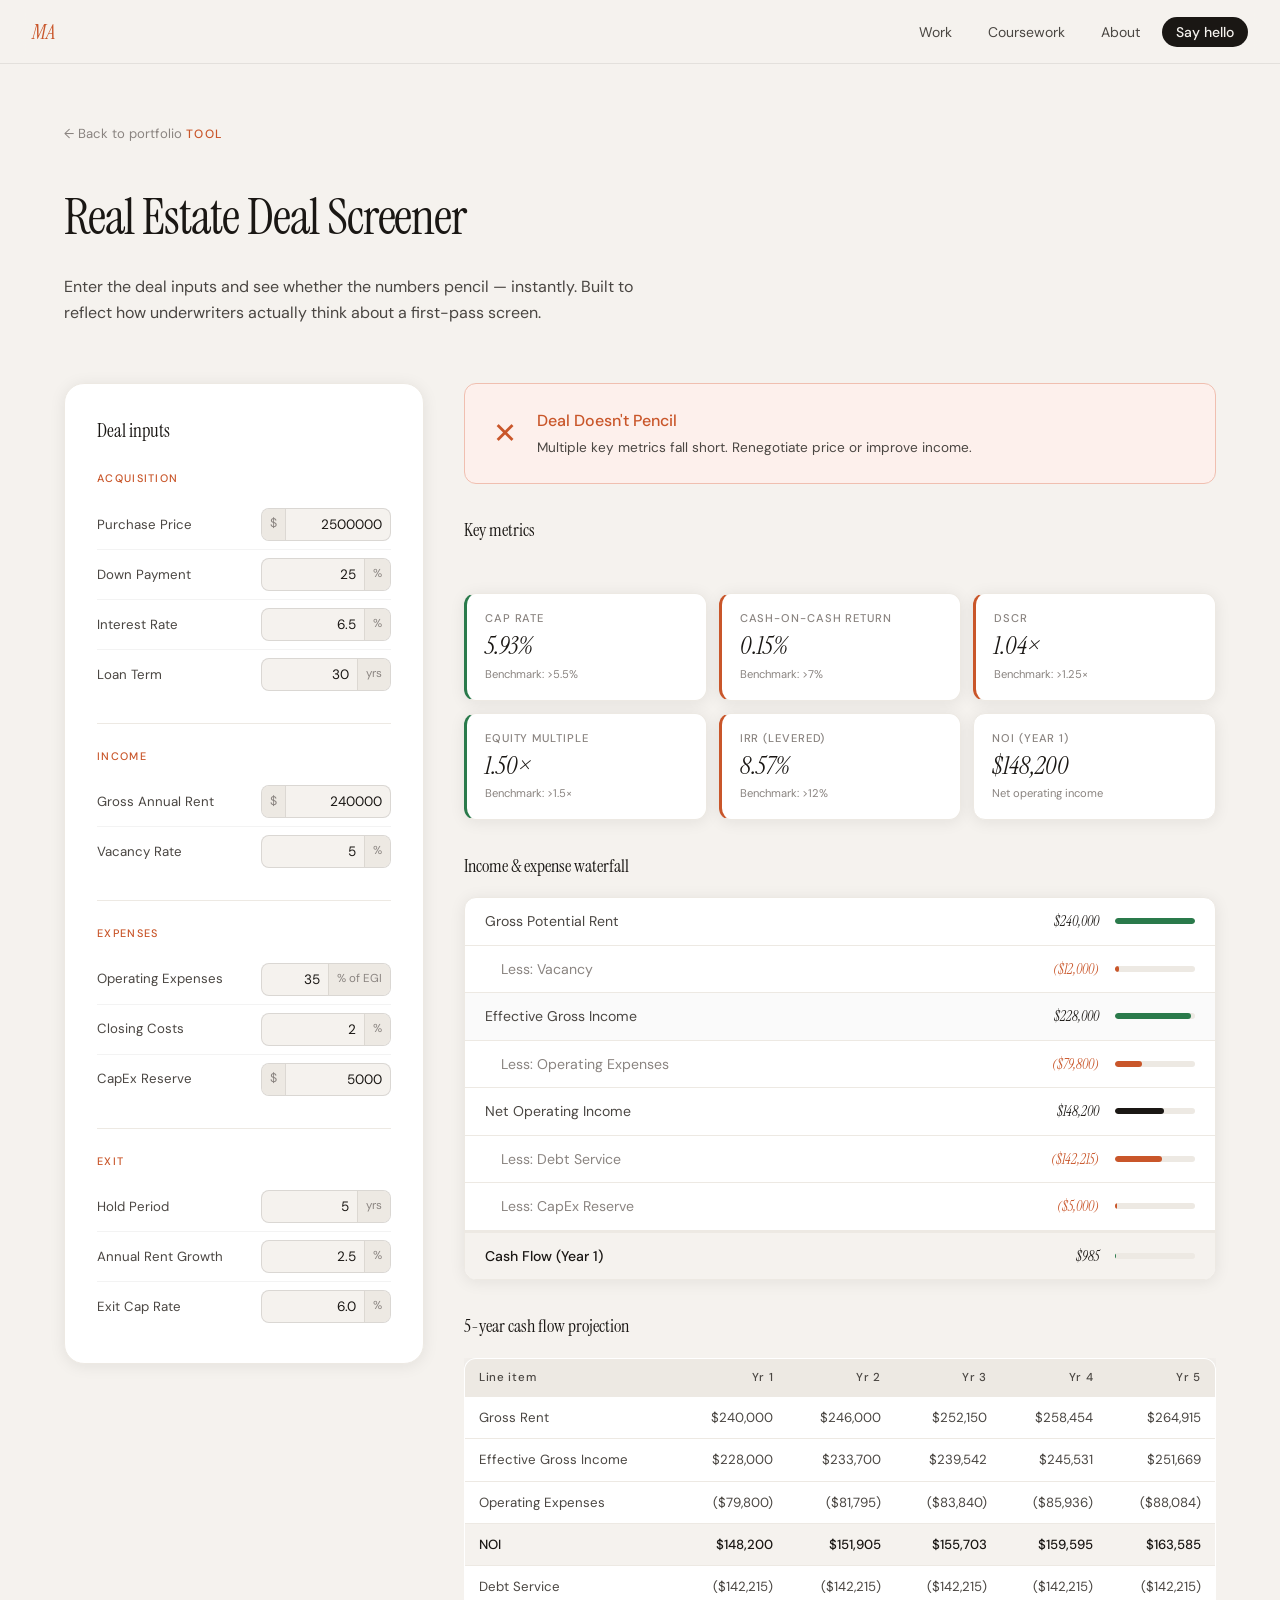
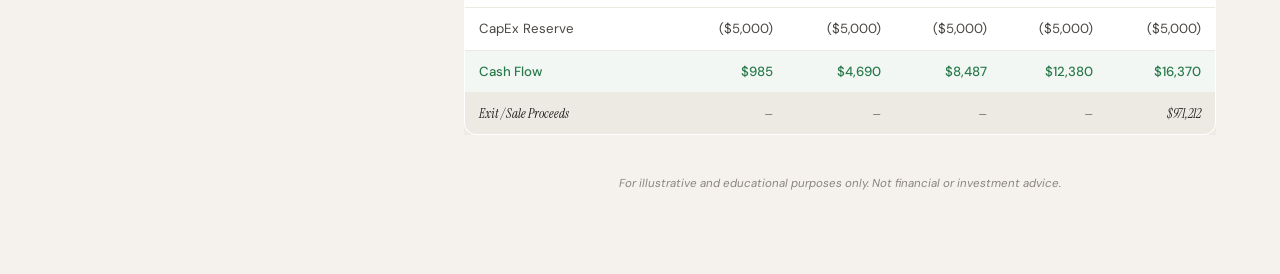
==== screener.html @ fda1caf5 "Add standalone real estate deal screener tool Full underwriting calculator with live inputs for acqu" ====
<!DOCTYPE html>
<html lang="en">
<head>
  <meta charset="UTF-8" />
  <meta name="viewport" content="width=device-width, initial-scale=1.0" />
  <title>Deal Screener — Mark Aronov</title>
  <link rel="stylesheet" href="style.css" />
  <link rel="preconnect" href="https://fonts.googleapis.com" />
  <link rel="preconnect" href="https://fonts.gstatic.com" crossorigin />
  <link href="https://fonts.googleapis.com/css2?family=Instrument+Serif:ital@0;1&family=DM+Sans:ital,opsz,wght@0,9..40,300;0,9..40,400;0,9..40,500;1,9..40,300&display=swap" rel="stylesheet" />
  <link rel="stylesheet" href="screener.css" />
</head>
<body class="screener-page">

  <nav id="nav">
    <a href="index.html" class="nav-logo">MA</a>
    <ul class="nav-links">
      <li><a href="index.html#work">Work</a></li>
      <li><a href="index.html#coursework">Coursework</a></li>
      <li><a href="index.html#about">About</a></li>
      <li><a href="index.html#contact" class="nav-cta">Say hello</a></li>
    </ul>
    <button class="nav-hamburger" aria-label="Toggle menu">
      <span></span><span></span><span></span>
    </button>
  </nav>

  <div class="mobile-menu" id="mobileMenu">
    <a href="index.html#work" class="mobile-link">Work</a>
    <a href="index.html#coursework" class="mobile-link">Coursework</a>
    <a href="index.html#about" class="mobile-link">About</a>
    <a href="index.html#contact" class="mobile-link">Say hello</a>
  </div>

  <main class="screener-main">
    <div class="screener-header">
      <a href="index.html" class="back-link">← Back to portfolio</a>
      <span class="section-label">Tool</span>
      <h1>Real Estate Deal Screener</h1>
      <p class="screener-subtitle">Enter the deal inputs and see whether the numbers pencil — instantly. Built to reflect how underwriters actually think about a first-pass screen.</p>
    </div>

    <div class="screener-layout">

      <!-- INPUTS -->
      <div class="screener-inputs">
        <h2>Deal inputs</h2>

        <div class="input-group">
          <span class="input-group-label">Acquisition</span>
          <div class="input-row">
            <label for="purchasePrice">Purchase Price</label>
            <div class="input-wrap">
              <span class="input-prefix">$</span>
              <input type="number" id="purchasePrice" value="2500000" min="0" step="50000" />
            </div>
          </div>
          <div class="input-row">
            <label for="downPayment">Down Payment</label>
            <div class="input-wrap">
              <input type="number" id="downPayment" value="25" min="0" max="100" step="1" />
              <span class="input-suffix">%</span>
            </div>
          </div>
          <div class="input-row">
            <label for="interestRate">Interest Rate</label>
            <div class="input-wrap">
              <input type="number" id="interestRate" value="6.5" min="0" max="20" step="0.1" />
              <span class="input-suffix">%</span>
            </div>
          </div>
          <div class="input-row">
            <label for="loanTerm">Loan Term</label>
            <div class="input-wrap">
              <input type="number" id="loanTerm" value="30" min="1" max="40" step="1" />
              <span class="input-suffix">yrs</span>
            </div>
          </div>
        </div>

        <div class="input-group">
          <span class="input-group-label">Income</span>
          <div class="input-row">
            <label for="grossRent">Gross Annual Rent</label>
            <div class="input-wrap">
              <span class="input-prefix">$</span>
              <input type="number" id="grossRent" value="240000" min="0" step="5000" />
            </div>
          </div>
          <div class="input-row">
            <label for="vacancyRate">Vacancy Rate</label>
            <div class="input-wrap">
              <input type="number" id="vacancyRate" value="5" min="0" max="100" step="1" />
              <span class="input-suffix">%</span>
            </div>
          </div>
        </div>

        <div class="input-group">
          <span class="input-group-label">Expenses</span>
          <div class="input-row">
            <label for="opexRate">Operating Expenses</label>
            <div class="input-wrap">
              <input type="number" id="opexRate" value="35" min="0" max="100" step="1" />
              <span class="input-suffix">% of EGI</span>
            </div>
          </div>
          <div class="input-row">
            <label for="closingCosts">Closing Costs</label>
            <div class="input-wrap">
              <input type="number" id="closingCosts" value="2" min="0" max="20" step="0.5" />
              <span class="input-suffix">%</span>
            </div>
          </div>
          <div class="input-row">
            <label for="capex">CapEx Reserve</label>
            <div class="input-wrap">
              <span class="input-prefix">$</span>
              <input type="number" id="capex" value="5000" min="0" step="1000" />
            </div>
          </div>
        </div>

        <div class="input-group">
          <span class="input-group-label">Exit</span>
          <div class="input-row">
            <label for="holdPeriod">Hold Period</label>
            <div class="input-wrap">
              <input type="number" id="holdPeriod" value="5" min="1" max="30" step="1" />
              <span class="input-suffix">yrs</span>
            </div>
          </div>
          <div class="input-row">
            <label for="rentGrowth">Annual Rent Growth</label>
            <div class="input-wrap">
              <input type="number" id="rentGrowth" value="2.5" min="0" max="20" step="0.5" />
              <span class="input-suffix">%</span>
            </div>
          </div>
          <div class="input-row">
            <label for="exitCapRate">Exit Cap Rate</label>
            <div class="input-wrap">
              <input type="number" id="exitCapRate" value="6.0" min="0" max="20" step="0.25" />
              <span class="input-suffix">%</span>
            </div>
          </div>
        </div>
      </div>

      <!-- RESULTS -->
      <div class="screener-results">

        <div class="verdict-card" id="verdictCard">
          <div class="verdict-icon" id="verdictIcon">✓</div>
          <div class="verdict-text">
            <span class="verdict-label" id="verdictLabel">Deal Pencils</span>
            <p class="verdict-reason" id="verdictReason">Cash-on-cash and DSCR clear minimum thresholds.</p>
          </div>
        </div>

        <h2>Key metrics</h2>

        <div class="metrics-grid">
          <div class="metric-card">
            <span class="metric-label">Cap Rate</span>
            <span class="metric-value" id="capRate">—</span>
            <span class="metric-benchmark">Benchmark: &gt;5.5%</span>
          </div>
          <div class="metric-card">
            <span class="metric-label">Cash-on-Cash Return</span>
            <span class="metric-value" id="cocReturn">—</span>
            <span class="metric-benchmark">Benchmark: &gt;7%</span>
          </div>
          <div class="metric-card">
            <span class="metric-label">DSCR</span>
            <span class="metric-value" id="dscr">—</span>
            <span class="metric-benchmark">Benchmark: &gt;1.25×</span>
          </div>
          <div class="metric-card">
            <span class="metric-label">Equity Multiple</span>
            <span class="metric-value" id="equityMultiple">—</span>
            <span class="metric-benchmark">Benchmark: &gt;1.5×</span>
          </div>
          <div class="metric-card">
            <span class="metric-label">IRR (Levered)</span>
            <span class="metric-value" id="irr">—</span>
            <span class="metric-benchmark">Benchmark: &gt;12%</span>
          </div>
          <div class="metric-card">
            <span class="metric-label">NOI (Year 1)</span>
            <span class="metric-value" id="noi">—</span>
            <span class="metric-benchmark">Net operating income</span>
          </div>
        </div>

        <div class="waterfall">
          <h2>Income &amp; expense waterfall</h2>
          <div class="waterfall-rows" id="waterfallRows"></div>
        </div>

        <div class="dcf-table-wrap">
          <h2>5-year cash flow projection</h2>
          <div class="dcf-scroll">
            <table class="dcf-table" id="dcfTable">
              <thead>
                <tr>
                  <th>Line item</th>
                  <th>Yr 1</th>
                  <th>Yr 2</th>
                  <th>Yr 3</th>
                  <th>Yr 4</th>
                  <th>Yr 5</th>
                </tr>
              </thead>
              <tbody id="dcfBody"></tbody>
            </table>
          </div>
        </div>

        <p class="screener-disclaimer">For illustrative and educational purposes only. Not financial or investment advice.</p>
      </div>

    </div>
  </main>

  <script src="screener.js"></script>
  <script>
    // Nav scroll + hamburger (same as main site)
    const nav = document.getElementById('nav');
    window.addEventListener('scroll', () => nav.classList.toggle('scrolled', window.scrollY > 20));
    const hamburger = document.querySelector('.nav-hamburger');
    const mobileMenu = document.getElementById('mobileMenu');
    hamburger.addEventListener('click', () => mobileMenu.classList.toggle('open'));
    document.querySelectorAll('.mobile-link').forEach(l => l.addEventListener('click', () => mobileMenu.classList.remove('open')));
  </script>
</body>
</html>
---- style.css ----
/* ===== RESET & BASE ===== */
*, *::before, *::after { box-sizing: border-box; margin: 0; padding: 0; }

:root {
  --ink: #1a1714;
  --ink-soft: #4a4642;
  --ink-muted: #8a8480;
  --paper: #f5f2ee;
  --paper-warm: #ede9e3;
  --paper-card: #ffffff;
  --accent: #c9562a;
  --accent-light: #f0e8e2;
  --accent-glow: rgba(201, 86, 42, 0.12);
  --green: #2a7a4b;
  --font-serif: 'Instrument Serif', Georgia, serif;
  --font-sans: 'DM Sans', system-ui, sans-serif;
  --nav-h: 64px;
  --r: 12px;
  --r-lg: 20px;
  --shadow: 0 2px 16px rgba(26,23,20,0.08);
  --shadow-lg: 0 8px 40px rgba(26,23,20,0.12);
}

html { scroll-behavior: smooth; font-size: 16px; }

body {
  font-family: var(--font-sans);
  background: var(--paper);
  color: var(--ink);
  line-height: 1.6;
  -webkit-font-smoothing: antialiased;
}

a { color: inherit; text-decoration: none; }
ul { list-style: none; }
img { max-width: 100%; display: block; }

.container {
  max-width: 1100px;
  margin: 0 auto;
  padding: 0 24px;
}

/* ===== NAV ===== */
#nav {
  position: fixed;
  top: 0; left: 0; right: 0;
  height: var(--nav-h);
  background: rgba(245, 242, 238, 0.92);
  backdrop-filter: blur(12px);
  -webkit-backdrop-filter: blur(12px);
  border-bottom: 1px solid rgba(26,23,20,0.08);
  z-index: 100;
  display: flex;
  align-items: center;
  justify-content: space-between;
  padding: 0 32px;
  transition: box-shadow 0.2s;
}

#nav.scrolled { box-shadow: var(--shadow); }

.nav-logo {
  font-family: var(--font-serif);
  font-size: 1.3rem;
  font-style: italic;
  color: var(--accent);
  letter-spacing: 0.02em;
}

.nav-links {
  display: flex;
  align-items: center;
  gap: 8px;
}

.nav-links a {
  font-size: 0.875rem;
  font-weight: 400;
  color: var(--ink-soft);
  padding: 6px 14px;
  border-radius: 100px;
  transition: color 0.15s, background 0.15s;
}

.nav-links a:hover { color: var(--ink); background: var(--paper-warm); }

.nav-links a.nav-tool {
  color: var(--accent);
  font-weight: 500;
  border: 1px solid rgba(201,86,42,0.25);
}
.nav-links a.nav-tool:hover { background: var(--accent-light); border-color: var(--accent); }

.nav-links a.nav-cta {
  background: var(--ink);
  color: var(--paper);
  font-weight: 500;
}
.nav-links a.nav-cta:hover { background: var(--accent); }

.nav-hamburger {
  display: none;
  flex-direction: column;
  gap: 5px;
  background: none;
  border: none;
  cursor: pointer;
  padding: 4px;
}
.nav-hamburger span {
  display: block;
  width: 22px;
  height: 2px;
  background: var(--ink);
  border-radius: 2px;
  transition: all 0.2s;
}

.mobile-menu {
  display: none;
  position: fixed;
  top: var(--nav-h);
  left: 0; right: 0;
  background: var(--paper);
  border-bottom: 1px solid var(--paper-warm);
  flex-direction: column;
  padding: 16px 32px 24px;
  gap: 4px;
  z-index: 99;
  box-shadow: var(--shadow-lg);
}

.mobile-menu.open { display: flex; }
.mobile-link {
  padding: 12px 0;
  font-size: 1.1rem;
  color: var(--ink-soft);
  border-bottom: 1px solid var(--paper-warm);
}
.mobile-link:last-child { border-bottom: none; }

/* ===== HERO ===== */
#hero {
  min-height: 100svh;
  display: flex;
  flex-direction: column;
  justify-content: center;
  padding: calc(var(--nav-h) + 48px) 32px 80px;
  max-width: 1100px;
  margin: 0 auto;
  position: relative;
}

.hero-eyebrow {
  font-size: 0.8rem;
  font-weight: 500;
  letter-spacing: 0.12em;
  text-transform: uppercase;
  color: var(--green);
  margin-bottom: 28px;
  display: flex;
  align-items: center;
  gap: 8px;
}
.hero-eyebrow::before {
  content: '';
  display: inline-block;
  width: 8px; height: 8px;
  background: var(--green);
  border-radius: 50%;
  animation: pulse 2s infinite;
}

@keyframes pulse {
  0%, 100% { opacity: 1; transform: scale(1); }
  50% { opacity: 0.5; transform: scale(0.8); }
}

.hero-headline {
  font-family: var(--font-serif);
  font-size: clamp(3rem, 8vw, 6.5rem);
  font-weight: 400;
  line-height: 1.05;
  letter-spacing: -0.02em;
  color: var(--ink);
  margin-bottom: 28px;
}

.hero-headline em {
  font-style: italic;
  color: var(--accent);
}

.hero-sub {
  max-width: 520px;
  font-size: 1.1rem;
  color: var(--ink-soft);
  font-weight: 300;
  line-height: 1.6;
  margin-bottom: 48px;
}

.hero-links {
  display: flex;
  flex-wrap: wrap;
  gap: 12px;
}

.hero-link {
  display: inline-flex;
  align-items: center;
  gap: 8px;
  padding: 10px 20px;
  border: 1.5px solid rgba(26,23,20,0.15);
  border-radius: 100px;
  font-size: 0.9rem;
  font-weight: 400;
  color: var(--ink-soft);
  background: var(--paper-card);
  transition: all 0.15s;
}
.hero-link svg { width: 16px; height: 16px; }
.hero-link:hover {
  border-color: var(--ink);
  color: var(--ink);
  transform: translateY(-1px);
  box-shadow: var(--shadow);
}
.hero-link--resume {
  background: var(--ink);
  color: var(--paper) !important;
  border-color: var(--ink) !important;
}
.hero-link--resume:hover { background: var(--accent); border-color: var(--accent) !important; }

.hero-scroll-hint {
  position: absolute;
  bottom: 32px;
  left: 32px;
  font-size: 0.75rem;
  letter-spacing: 0.1em;
  text-transform: uppercase;
  color: var(--ink-muted);
  writing-mode: vertical-rl;
  display: flex;
  align-items: center;
  gap: 8px;
}
.hero-scroll-hint::after {
  content: '';
  display: block;
  width: 1px;
  height: 40px;
  background: var(--ink-muted);
}

/* ===== SECTION LABELS ===== */
.section-label {
  display: inline-block;
  font-size: 0.75rem;
  font-weight: 500;
  letter-spacing: 0.12em;
  text-transform: uppercase;
  color: var(--accent);
  margin-bottom: 16px;
}

.section-title {
  font-family: var(--font-serif);
  font-size: clamp(1.8rem, 4vw, 2.8rem);
  font-weight: 400;
  line-height: 1.15;
  margin-bottom: 48px;
  letter-spacing: -0.01em;
}

/* ===== FEATURED PROJECT ===== */
#featured {
  padding: 120px 0;
}

.featured-card {
  background: var(--paper-card);
  border-radius: var(--r-lg);
  padding: 56px;
  box-shadow: var(--shadow);
  border: 1px solid var(--paper-warm);
}

.featured-meta {
  display: flex;
  gap: 8px;
  margin-bottom: 20px;
}

.featured-tag, .work-tag, .writing-tag {
  font-size: 0.75rem;
  font-weight: 500;
  letter-spacing: 0.06em;
  padding: 4px 12px;
  border-radius: 100px;
  background: var(--paper-warm);
  color: var(--ink-soft);
}

.featured-title {
  font-family: var(--font-serif);
  font-size: clamp(1.6rem, 3.5vw, 2.4rem);
  font-weight: 400;
  margin-bottom: 16px;
  letter-spacing: -0.01em;
}

.featured-desc {
  font-size: 1rem;
  color: var(--ink-soft);
  max-width: 680px;
  margin-bottom: 40px;
  line-height: 1.7;
}

.featured-pairbox {
  display: grid;
  grid-template-columns: 1fr 1fr;
  gap: 40px;
  margin-bottom: 32px;
}

.detail-row {
  padding: 16px 0;
  border-top: 1px solid var(--paper-warm);
}
.detail-row:last-child { border-bottom: 1px solid var(--paper-warm); }

.detail-label {
  display: block;
  font-size: 0.72rem;
  font-weight: 500;
  letter-spacing: 0.1em;
  text-transform: uppercase;
  color: var(--ink-muted);
  margin-bottom: 6px;
}
.detail-row p { font-size: 0.95rem; color: var(--ink-soft); line-height: 1.55; }
.result-text { color: var(--green) !important; font-weight: 500; }

.featured-interactive {
  background: var(--paper);
  border-radius: var(--r);
  border: 1.5px dashed rgba(26,23,20,0.15);
  display: flex;
  align-items: center;
  justify-content: center;
  min-height: 280px;
}

.screener-teaser {
  display: block;
  width: 100%;
  height: 100%;
  text-decoration: none;
  padding: 40px;
  text-align: center;
  transition: background 0.2s;
}
.screener-teaser:hover { background: var(--accent-light); }
.screener-teaser:hover .screener-teaser-cta { color: var(--accent); letter-spacing: 0.04em; }

.screener-teaser-inner { display: flex; flex-direction: column; align-items: center; gap: 10px; }
.screener-teaser-icon { font-size: 2.2rem; color: var(--accent); opacity: 0.7; }
.screener-teaser-title { font-family: var(--font-serif); font-size: 1.15rem; color: var(--ink); }
.screener-teaser-desc { font-size: 0.82rem; color: var(--ink-muted); line-height: 1.55; max-width: 240px; }
.screener-teaser-cta { font-size: 0.82rem; font-weight: 500; color: var(--ink-soft); margin-top: 8px; transition: all 0.2s; }

.interactive-placeholder {
  text-align: center;
  padding: 40px;
  color: var(--ink-muted);
}
.placeholder-icon {
  font-size: 2.5rem;
  margin-bottom: 12px;
  color: var(--accent);
  opacity: 0.5;
}
.interactive-placeholder p {
  font-size: 0.95rem;
  font-weight: 500;
  margin-bottom: 8px;
  color: var(--ink-soft);
}
.interactive-placeholder span { font-size: 0.82rem; }

.featured-link {
  font-size: 0.9rem;
  font-weight: 500;
  color: var(--accent);
  transition: gap 0.15s;
  display: inline-flex;
  align-items: center;
  gap: 4px;
}
.featured-link:hover { gap: 8px; }

/* ===== WORK GRID ===== */
#work { padding: 80px 0 120px; }

.work-grid {
  display: grid;
  grid-template-columns: repeat(auto-fill, minmax(300px, 1fr));
  gap: 24px;
}

.work-card {
  background: var(--paper-card);
  border-radius: var(--r);
  border: 1px solid var(--paper-warm);
  box-shadow: var(--shadow);
  display: flex;
  flex-direction: column;
  overflow: hidden;
  transition: transform 0.2s, box-shadow 0.2s;
}
.work-card:hover {
  transform: translateY(-3px);
  box-shadow: var(--shadow-lg);
}

.work-card-header {
  padding: 28px 28px 20px;
  border-bottom: 1px solid var(--paper-warm);
}
.work-tags { display: flex; gap: 6px; margin-bottom: 14px; }
.work-card-header h3 {
  font-family: var(--font-serif);
  font-size: 1.3rem;
  font-weight: 400;
  margin-bottom: 10px;
}
.work-summary { font-size: 0.88rem; color: var(--ink-soft); line-height: 1.55; }

.work-card-body { padding: 20px 28px; flex: 1; }
.work-row {
  padding: 10px 0;
  border-bottom: 1px solid var(--paper-warm);
  display: grid;
  grid-template-columns: 90px 1fr;
  gap: 8px;
}
.work-row:last-child { border-bottom: none; }
.work-row span {
  font-size: 0.7rem;
  font-weight: 500;
  letter-spacing: 0.08em;
  text-transform: uppercase;
  color: var(--ink-muted);
  padding-top: 2px;
}
.work-row p { font-size: 0.85rem; color: var(--ink-soft); line-height: 1.5; }
.work-row--result span { color: var(--green); }
.work-row--result p { color: var(--green); font-weight: 500; }

.work-card-link {
  display: block;
  padding: 14px 28px;
  font-size: 0.82rem;
  font-weight: 500;
  color: var(--accent);
  border-top: 1px solid var(--paper-warm);
  background: var(--paper);
  transition: background 0.15s;
}
.work-card-link:hover { background: var(--accent-light); }

/* ===== WRITING ===== */
#writing { padding: 80px 0 120px; background: var(--paper-warm); }

.writing-list { display: flex; flex-direction: column; gap: 0; }

.writing-item {
  display: grid;
  grid-template-columns: 140px 1fr auto;
  align-items: start;
  gap: 24px;
  padding: 28px 0;
  border-bottom: 1px solid rgba(26,23,20,0.1);
  transition: color 0.15s;
}
.writing-item:first-child { border-top: 1px solid rgba(26,23,20,0.1); }
.writing-item:hover { color: var(--accent); }

.writing-meta { display: flex; flex-direction: column; gap: 6px; }
.writing-date { font-size: 0.8rem; color: var(--ink-muted); }
.writing-tag { font-size: 0.7rem; align-self: flex-start; }

.writing-item h3 {
  font-family: var(--font-serif);
  font-size: 1.15rem;
  font-weight: 400;
  margin-bottom: 6px;
}
.writing-item p { font-size: 0.88rem; color: var(--ink-soft); line-height: 1.55; }

.writing-read {
  font-size: 0.82rem;
  font-weight: 500;
  color: var(--accent);
  white-space: nowrap;
  padding-top: 4px;
}

.coursework-note {
  margin-top: 32px;
  font-size: 0.85rem;
  color: var(--ink-muted);
  font-style: italic;
}

/* ===== NOW ===== */
#now { padding: 120px 0; }

.now-grid {
  display: grid;
  grid-template-columns: 1fr 1fr;
  gap: 64px;
}

.now-current h3, .now-log h3 {
  font-family: var(--font-serif);
  font-size: 1.3rem;
  font-weight: 400;
  margin-bottom: 20px;
}
.now-current p { font-size: 0.95rem; color: var(--ink-soft); line-height: 1.7; margin-bottom: 12px; }
.now-updated { font-size: 0.78rem !important; color: var(--ink-muted) !important; font-style: italic; }

.log-list { display: flex; flex-direction: column; gap: 0; }
.log-list li {
  display: grid;
  grid-template-columns: 52px 1fr;
  gap: 16px;
  padding: 14px 0;
  border-bottom: 1px solid var(--paper-warm);
  align-items: start;
}
.log-list li:last-child { border-bottom: none; }
.log-date { font-size: 0.78rem; color: var(--ink-muted); font-weight: 500; padding-top: 2px; }
.log-text { font-size: 0.9rem; color: var(--ink-soft); }

/* ===== BUILT WITH ===== */
#built-with { padding: 0 0 120px; }

.built-card {
  background: var(--ink);
  color: var(--paper);
  border-radius: var(--r-lg);
  padding: 56px;
}

.built-card .section-label { color: rgba(245,242,238,0.5); }
.built-card h2 {
  font-family: var(--font-serif);
  font-size: clamp(1.5rem, 3vw, 2.2rem);
  font-weight: 400;
  margin-bottom: 24px;
  margin-top: 12px;
}
.built-card p {
  font-size: 0.95rem;
  color: rgba(245,242,238,0.7);
  line-height: 1.75;
  max-width: 680px;
  margin-bottom: 16px;
}
.built-link {
  display: inline-block;
  margin-top: 16px;
  padding: 10px 24px;
  border: 1.5px solid rgba(245,242,238,0.3);
  border-radius: 100px;
  font-size: 0.88rem;
  color: var(--paper);
  transition: all 0.15s;
}
.built-link:hover {
  background: rgba(245,242,238,0.1);
  border-color: var(--paper);
}

/* ===== ABOUT ===== */
#about { padding: 80px 0 120px; background: var(--paper-warm); }

.about-grid {
  display: grid;
  grid-template-columns: 280px 1fr;
  gap: 80px;
  align-items: start;
}

.photo-frame {
  width: 100%;
  aspect-ratio: 3/4;
  border-radius: var(--r);
  overflow: hidden;
  background: var(--paper-card);
  border: 1px solid rgba(26,23,20,0.1);
}

.photo-frame img {
  width: 100%;
  height: 100%;
  object-fit: cover;
}

.photo-placeholder {
  width: 100%;
  height: 100%;
  display: flex;
  align-items: center;
  justify-content: center;
  font-size: 0.82rem;
  color: var(--ink-muted);
  font-style: italic;
}

.about-content h2 {
  font-family: var(--font-serif);
  font-size: clamp(1.8rem, 3.5vw, 2.6rem);
  font-weight: 400;
  margin-bottom: 20px;
  letter-spacing: -0.01em;
}
.about-lead {
  font-size: 1.05rem;
  line-height: 1.7;
  color: var(--ink);
  margin-bottom: 16px;
}
.about-content > p:not(.about-lead) {
  font-size: 0.95rem;
  color: var(--ink-soft);
  line-height: 1.7;
  margin-bottom: 40px;
}

.skills-block h3 {
  font-family: var(--font-serif);
  font-size: 1.1rem;
  font-weight: 400;
  margin-bottom: 20px;
  color: var(--ink);
}

.skills-grid {
  display: grid;
  grid-template-columns: repeat(3, 1fr);
  gap: 24px;
}

.skill-group-label {
  display: block;
  font-size: 0.7rem;
  font-weight: 500;
  letter-spacing: 0.1em;
  text-transform: uppercase;
  color: var(--ink-muted);
  margin-bottom: 12px;
}
.skill-group ul { display: flex; flex-direction: column; gap: 8px; }
.skill-group li {
  font-size: 0.88rem;
  color: var(--ink-soft);
  padding: 4px 0;
  border-bottom: 1px solid rgba(26,23,20,0.08);
}

/* ===== FOOTER ===== */
#contact { background: var(--ink); color: var(--paper); padding: 100px 0 48px; }

.footer-inner { display: flex; flex-direction: column; gap: 48px; }

.footer-cta h2 {
  font-family: var(--font-serif);
  font-size: clamp(2rem, 5vw, 3.5rem);
  font-weight: 400;
  margin-bottom: 12px;
}
.footer-cta p { font-size: 1rem; color: rgba(245,242,238,0.6); margin-bottom: 24px; }
.footer-email {
  font-size: 1.2rem;
  color: var(--accent);
  font-weight: 400;
  border-bottom: 1px solid rgba(201,86,42,0.4);
  padding-bottom: 2px;
  transition: border-color 0.15s;
}
.footer-email:hover { border-color: var(--accent); }

.footer-links { display: flex; gap: 24px; }
.footer-links a {
  font-size: 0.88rem;
  color: rgba(245,242,238,0.5);
  transition: color 0.15s;
}
.footer-links a:hover { color: var(--paper); }

.footer-copy {
  font-size: 0.78rem;
  color: rgba(245,242,238,0.3);
  padding-top: 48px;
  border-top: 1px solid rgba(245,242,238,0.08);
}

/* ===== RESPONSIVE ===== */
@media (max-width: 768px) {
  .nav-links { display: none; }
  .nav-hamburger { display: flex; }

  #hero { padding: calc(var(--nav-h) + 32px) 24px 80px; }
  .hero-scroll-hint { display: none; }

  .featured-card { padding: 32px 24px; }
  .featured-pairbox { grid-template-columns: 1fr; }
  .featured-interactive { min-height: 200px; }

  .writing-item {
    grid-template-columns: 1fr;
    gap: 8px;
  }
  .writing-meta { flex-direction: row; align-items: center; gap: 10px; }
  .writing-read { display: none; }

  .now-grid { grid-template-columns: 1fr; gap: 48px; }

  .built-card { padding: 32px 24px; }

  .about-grid { grid-template-columns: 1fr; gap: 40px; }
  .photo-frame { max-width: 200px; aspect-ratio: 1/1; }

  .skills-grid { grid-template-columns: 1fr 1fr; }

  #nav { padding: 0 24px; }
  .mobile-menu { padding: 16px 24px 24px; }
}

@media (max-width: 480px) {
  .work-grid { grid-template-columns: 1fr; }
  .skills-grid { grid-template-columns: 1fr; }
  .hero-links { gap: 8px; }
  .hero-link { padding: 9px 16px; font-size: 0.85rem; }
}

/* ===== SCROLL ANIMATIONS ===== */
.reveal {
  opacity: 0;
  transform: translateY(24px);
  transition: opacity 0.6s ease, transform 0.6s ease;
}
.reveal.visible {
  opacity: 1;
  transform: none;
}
---- screener.css ----
/* ===== SCREENER PAGE ===== */
.screener-page { background: var(--paper); }

.screener-main {
  max-width: 1200px;
  margin: 0 auto;
  padding: calc(var(--nav-h) + 56px) 24px 80px;
}

.screener-header {
  margin-bottom: 56px;
}

.back-link {
  display: inline-block;
  font-size: 0.82rem;
  color: var(--ink-muted);
  margin-bottom: 20px;
  transition: color 0.15s;
}
.back-link:hover { color: var(--accent); }

.screener-header h1 {
  font-family: var(--font-serif);
  font-size: clamp(2rem, 5vw, 3.2rem);
  font-weight: 400;
  letter-spacing: -0.02em;
  margin: 12px 0 16px;
}

.screener-subtitle {
  font-size: 1rem;
  color: var(--ink-soft);
  max-width: 600px;
  line-height: 1.65;
}

/* ===== LAYOUT ===== */
.screener-layout {
  display: grid;
  grid-template-columns: 360px 1fr;
  gap: 40px;
  align-items: start;
}

/* ===== INPUTS ===== */
.screener-inputs {
  background: var(--paper-card);
  border: 1px solid var(--paper-warm);
  border-radius: var(--r-lg);
  padding: 32px;
  box-shadow: var(--shadow);
  position: sticky;
  top: calc(var(--nav-h) + 24px);
}

.screener-inputs h2 {
  font-family: var(--font-serif);
  font-size: 1.2rem;
  font-weight: 400;
  margin-bottom: 24px;
}

.input-group {
  margin-bottom: 24px;
  padding-bottom: 24px;
  border-bottom: 1px solid var(--paper-warm);
}
.input-group:last-child { border-bottom: none; margin-bottom: 0; padding-bottom: 0; }

.input-group-label {
  display: block;
  font-size: 0.68rem;
  font-weight: 500;
  letter-spacing: 0.12em;
  text-transform: uppercase;
  color: var(--accent);
  margin-bottom: 12px;
}

.input-row {
  display: flex;
  align-items: center;
  justify-content: space-between;
  gap: 12px;
  padding: 8px 0;
  border-bottom: 1px solid rgba(26,23,20,0.05);
}
.input-row:last-child { border-bottom: none; }

.input-row label {
  font-size: 0.83rem;
  color: var(--ink-soft);
  flex: 1;
  white-space: nowrap;
}

.input-wrap {
  display: flex;
  align-items: center;
  background: var(--paper);
  border: 1px solid rgba(26,23,20,0.12);
  border-radius: 8px;
  overflow: hidden;
  width: 130px;
  flex-shrink: 0;
}

.input-prefix, .input-suffix {
  padding: 0 8px;
  font-size: 0.78rem;
  color: var(--ink-muted);
  background: var(--paper-warm);
  align-self: stretch;
  display: flex;
  align-items: center;
  white-space: nowrap;
  border-right: 1px solid rgba(26,23,20,0.08);
}
.input-suffix {
  border-right: none;
  border-left: 1px solid rgba(26,23,20,0.08);
  font-size: 0.72rem;
}

.input-wrap input {
  width: 0;
  flex: 1;
  border: none;
  background: transparent;
  font-family: var(--font-sans);
  font-size: 0.85rem;
  color: var(--ink);
  padding: 7px 8px;
  outline: none;
  text-align: right;
  min-width: 0;
}
.input-wrap input:focus { background: rgba(201,86,42,0.04); }

/* remove number input spinners */
input[type=number]::-webkit-inner-spin-button,
input[type=number]::-webkit-outer-spin-button { -webkit-appearance: none; }
input[type=number] { -moz-appearance: textfield; }

/* ===== RESULTS ===== */
.screener-results { display: flex; flex-direction: column; gap: 32px; }

.screener-results h2 {
  font-family: var(--font-serif);
  font-size: 1.15rem;
  font-weight: 400;
  margin-bottom: 16px;
}

/* VERDICT */
.verdict-card {
  display: flex;
  align-items: center;
  gap: 20px;
  padding: 24px 28px;
  border-radius: var(--r);
  background: #e8f5ee;
  border: 1.5px solid #a8d5b8;
  transition: background 0.3s, border-color 0.3s;
}
.verdict-card.fail {
  background: #fdf0ec;
  border-color: #f0bfb0;
}
.verdict-card.warn {
  background: #fdf8ec;
  border-color: #f0dfa0;
}

.verdict-icon {
  font-size: 1.8rem;
  line-height: 1;
  color: var(--green);
  flex-shrink: 0;
  transition: color 0.3s;
}
.verdict-card.fail .verdict-icon { color: var(--accent); }
.verdict-card.warn .verdict-icon { color: #b8860b; }

.verdict-label {
  display: block;
  font-size: 1rem;
  font-weight: 500;
  color: var(--green);
  margin-bottom: 4px;
  transition: color 0.3s;
}
.verdict-card.fail .verdict-label { color: var(--accent); }
.verdict-card.warn .verdict-label { color: #b8860b; }

.verdict-reason { font-size: 0.85rem; color: var(--ink-soft); }

/* METRICS GRID */
.metrics-grid {
  display: grid;
  grid-template-columns: repeat(3, 1fr);
  gap: 12px;
}

.metric-card {
  background: var(--paper-card);
  border: 1px solid var(--paper-warm);
  border-radius: var(--r);
  padding: 16px 18px;
  display: flex;
  flex-direction: column;
  gap: 4px;
  box-shadow: var(--shadow);
  transition: border-color 0.2s;
}
.metric-card.good { border-left: 3px solid var(--green); }
.metric-card.bad  { border-left: 3px solid var(--accent); }
.metric-card.warn { border-left: 3px solid #d4a800; }

.metric-label {
  font-size: 0.7rem;
  font-weight: 500;
  letter-spacing: 0.08em;
  text-transform: uppercase;
  color: var(--ink-muted);
}
.metric-value {
  font-family: var(--font-serif);
  font-size: 1.55rem;
  font-style: italic;
  color: var(--ink);
  line-height: 1.1;
}
.metric-benchmark {
  font-size: 0.7rem;
  color: var(--ink-muted);
  margin-top: 2px;
}

/* WATERFALL */
.waterfall { }

.waterfall-rows {
  background: var(--paper-card);
  border: 1px solid var(--paper-warm);
  border-radius: var(--r);
  overflow: hidden;
  box-shadow: var(--shadow);
}

.wf-row {
  display: grid;
  grid-template-columns: 1fr auto auto;
  gap: 16px;
  padding: 12px 20px;
  border-bottom: 1px solid var(--paper-warm);
  align-items: center;
  font-size: 0.88rem;
}
.wf-row:last-child { border-bottom: none; }
.wf-row.wf-total {
  background: var(--paper);
  font-weight: 500;
  border-top: 2px solid var(--paper-warm);
}
.wf-row.wf-subtotal { background: rgba(26,23,20,0.02); }

.wf-label { color: var(--ink-soft); }
.wf-total .wf-label { color: var(--ink); }
.wf-amount { font-family: var(--font-serif); font-style: italic; text-align: right; min-width: 100px; }
.wf-bar-wrap { width: 80px; }
.wf-bar {
  height: 6px;
  border-radius: 3px;
  background: var(--paper-warm);
  overflow: hidden;
}
.wf-bar-fill {
  height: 100%;
  border-radius: 3px;
  background: var(--accent);
  transition: width 0.4s ease;
}
.wf-row.wf-income .wf-bar-fill { background: var(--green); }
.wf-row.wf-noi .wf-bar-fill { background: var(--ink); }

/* DCF TABLE */
.dcf-scroll { overflow-x: auto; }

.dcf-table {
  width: 100%;
  border-collapse: collapse;
  font-size: 0.83rem;
  background: var(--paper-card);
  border-radius: var(--r);
  overflow: hidden;
  box-shadow: var(--shadow);
  border: 1px solid var(--paper-warm);
}

.dcf-table th {
  background: var(--paper-warm);
  padding: 10px 14px;
  text-align: right;
  font-size: 0.72rem;
  font-weight: 500;
  letter-spacing: 0.06em;
  color: var(--ink-soft);
  white-space: nowrap;
}
.dcf-table th:first-child { text-align: left; }

.dcf-table td {
  padding: 10px 14px;
  text-align: right;
  border-bottom: 1px solid var(--paper-warm);
  color: var(--ink-soft);
  white-space: nowrap;
}
.dcf-table td:first-child { text-align: left; color: var(--ink-soft); }
.dcf-table tr:last-child td { border-bottom: none; }

.dcf-table tr.dcf-section td {
  background: var(--paper);
  font-weight: 500;
  color: var(--ink);
}
.dcf-table tr.dcf-highlight td {
  background: rgba(42,122,75,0.06);
  color: var(--green);
  font-weight: 500;
}
.dcf-table tr.dcf-cf td {
  background: var(--paper-warm);
  font-weight: 500;
  color: var(--ink);
  font-family: var(--font-serif);
  font-style: italic;
}

.screener-disclaimer {
  font-size: 0.72rem;
  color: var(--ink-muted);
  font-style: italic;
  text-align: center;
  padding-top: 8px;
}

/* ===== RESPONSIVE ===== */
@media (max-width: 900px) {
  .screener-layout {
    grid-template-columns: 1fr;
  }
  .screener-inputs {
    position: static;
  }
  .metrics-grid {
    grid-template-columns: repeat(2, 1fr);
  }
}

@media (max-width: 480px) {
  .metrics-grid { grid-template-columns: 1fr 1fr; }
}
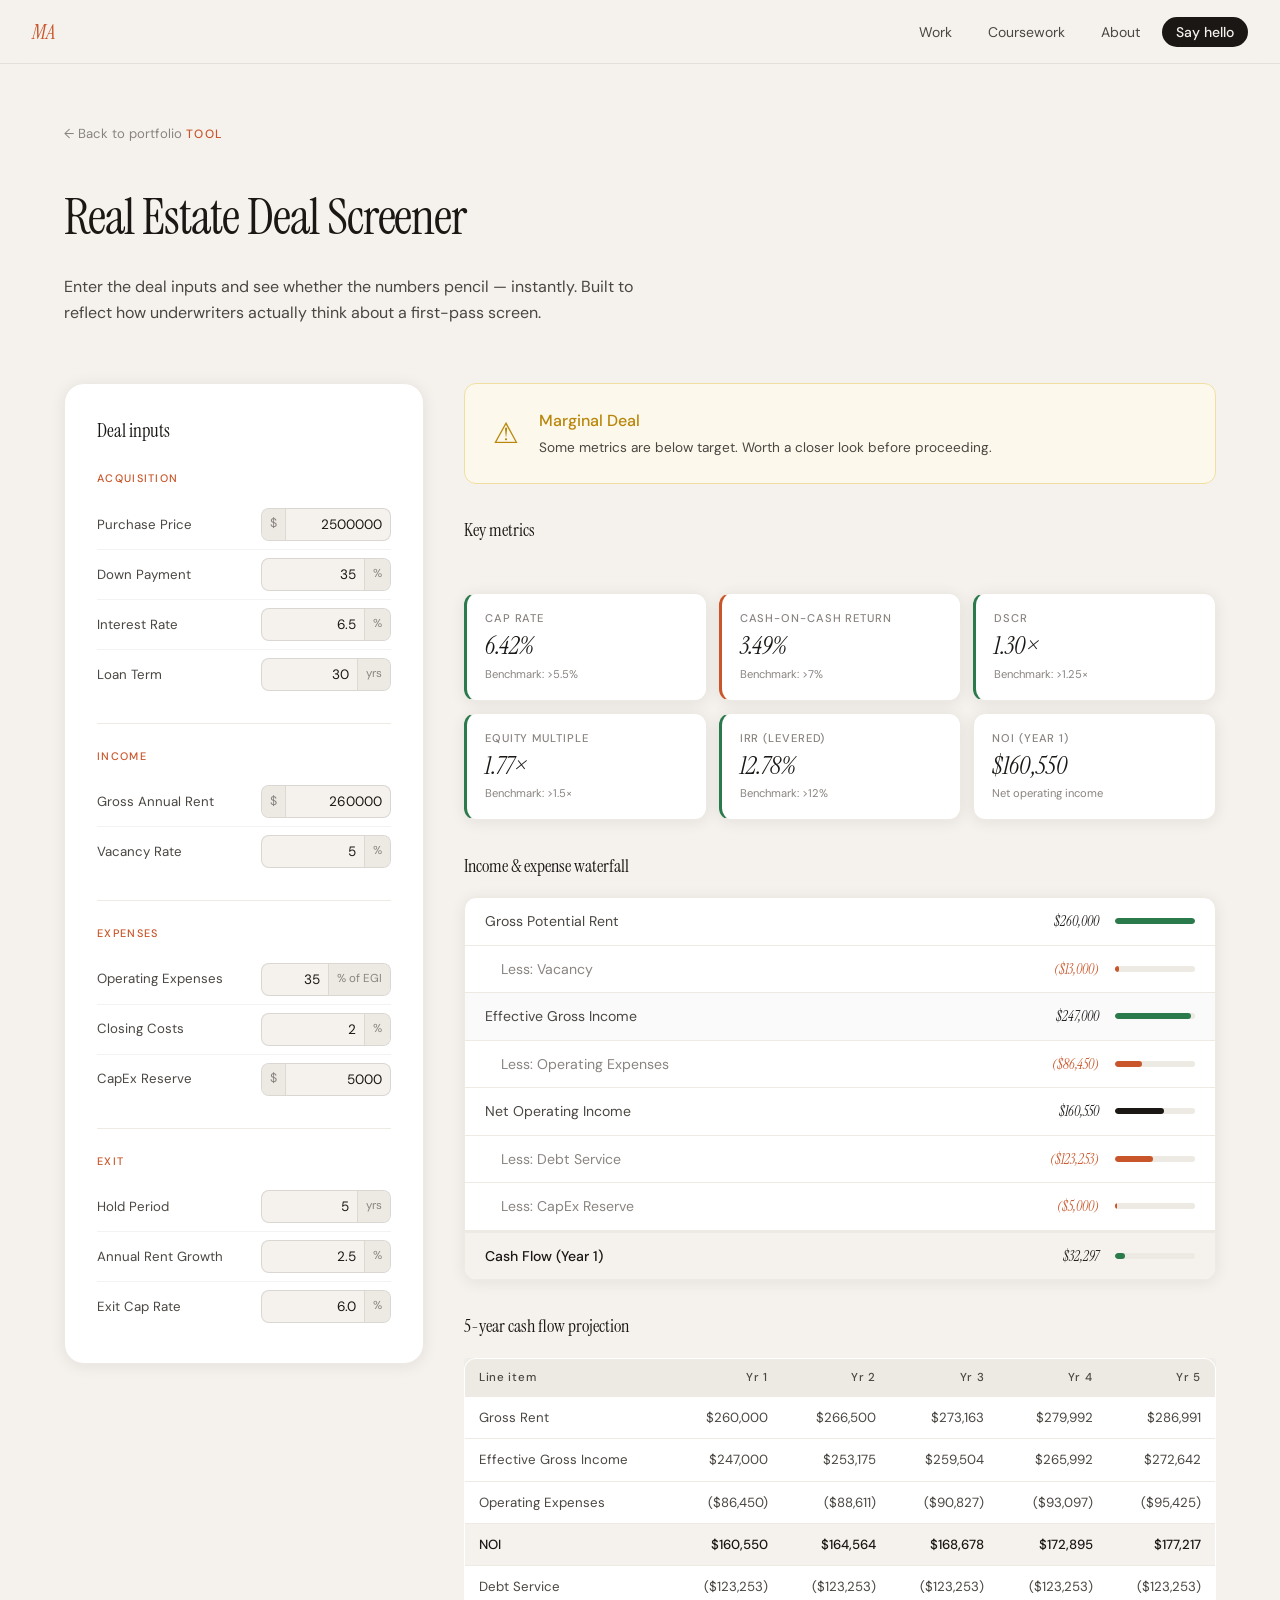
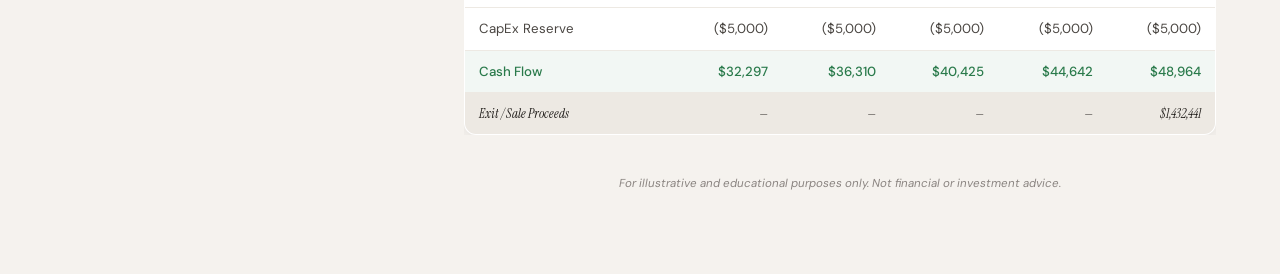
==== commit 359b0337: "Design and UI polish pass: fix screener bugs, accessibility, nav and hero refinements - Fix screener" ====
--- a/screener.html
+++ b/screener.html
@@ -58,7 +58,7 @@
           <div class="input-row">
             <label for="downPayment">Down Payment</label>
             <div class="input-wrap">
-              <input type="number" id="downPayment" value="25" min="0" max="100" step="1" />
+              <input type="number" id="downPayment" value="35" min="0" max="100" step="1" />
               <span class="input-suffix">%</span>
             </div>
           </div>
@@ -84,7 +84,7 @@
             <label for="grossRent">Gross Annual Rent</label>
             <div class="input-wrap">
               <span class="input-prefix">$</span>
-              <input type="number" id="grossRent" value="240000" min="0" step="5000" />
+              <input type="number" id="grossRent" value="260000" min="0" step="5000" />
             </div>
           </div>
           <div class="input-row">
@@ -199,17 +199,12 @@
         </div>
 
         <div class="dcf-table-wrap">
-          <h2>5-year cash flow projection</h2>
+          <h2 id="dcfTitle">5-year cash flow projection</h2>
           <div class="dcf-scroll">
             <table class="dcf-table" id="dcfTable">
               <thead>
-                <tr>
+                <tr id="dcfHead">
                   <th>Line item</th>
-                  <th>Yr 1</th>
-                  <th>Yr 2</th>
-                  <th>Yr 3</th>
-                  <th>Yr 4</th>
-                  <th>Yr 5</th>
                 </tr>
               </thead>
               <tbody id="dcfBody"></tbody>
@@ -230,7 +225,7 @@
     window.addEventListener('scroll', () => nav.classList.toggle('scrolled', window.scrollY > 20));
     const hamburger = document.querySelector('.nav-hamburger');
     const mobileMenu = document.getElementById('mobileMenu');
-    hamburger.addEventListener('click', () => mobileMenu.classList.toggle('open'));
+    hamburger.addEventListener('click', () => { mobileMenu.classList.toggle('open'); hamburger.classList.toggle('open'); });
     document.querySelectorAll('.mobile-link').forEach(l => l.addEventListener('click', () => mobileMenu.classList.remove('open')));
   </script>
 </body>
--- a/style.css
+++ b/style.css
@@ -21,7 +21,15 @@
   --shadow-lg: 0 8px 40px rgba(26,23,20,0.12);
 }
 
-html { scroll-behavior: smooth; font-size: 16px; }
+html { scroll-behavior: smooth; font-size: 16px; scroll-padding-top: calc(var(--nav-h) + 16px); }
+
+::selection { background: var(--accent); color: var(--paper); }
+
+:focus-visible {
+  outline: 2px solid var(--accent);
+  outline-offset: 3px;
+  border-radius: 4px;
+}
 
 body {
   font-family: var(--font-sans);
@@ -84,6 +92,7 @@
 }
 
 .nav-links a:hover { color: var(--ink); background: var(--paper-warm); }
+.nav-links a.active { color: var(--ink); font-weight: 500; }
 
 .nav-links a.nav-tool {
   color: var(--accent);
@@ -114,8 +123,11 @@
   height: 2px;
   background: var(--ink);
   border-radius: 2px;
-  transition: all 0.2s;
-}
+  transition: transform 0.25s ease, opacity 0.2s ease;
+}
+.nav-hamburger.open span:nth-child(1) { transform: translateY(7px) rotate(45deg); }
+.nav-hamburger.open span:nth-child(2) { opacity: 0; }
+.nav-hamburger.open span:nth-child(3) { transform: translateY(-7px) rotate(-45deg); }
 
 .mobile-menu {
   display: none;
@@ -152,6 +164,18 @@
   position: relative;
 }
 
+#hero::before {
+  content: '';
+  position: absolute;
+  top: 10%;
+  right: -10%;
+  width: 520px;
+  height: 520px;
+  background: radial-gradient(circle, var(--accent-glow) 0%, transparent 65%);
+  pointer-events: none;
+  z-index: -1;
+}
+
 .hero-eyebrow {
   font-size: 0.8rem;
   font-weight: 500;
@@ -761,3 +785,10 @@
   opacity: 1;
   transform: none;
 }
+
+@media (prefers-reduced-motion: reduce) {
+  html { scroll-behavior: auto; }
+  .reveal { opacity: 1; transform: none; transition: none; }
+  .hero-eyebrow::before { animation: none; }
+  *, *::before, *::after { transition-duration: 0.01ms !important; }
+}
--- a/screener.css
+++ b/screener.css
@@ -7,9 +7,7 @@
   padding: calc(var(--nav-h) + 56px) 24px 80px;
 }
 
-.screener-header {
-  margin-bottom: 56px;
-}
+.screener-header { margin-bottom: 56px; }
 
 .back-link {
   display: inline-block;
@@ -35,7 +33,6 @@
   line-height: 1.65;
 }
 
-/* ===== LAYOUT ===== */
 .screener-layout {
   display: grid;
   grid-template-columns: 360px 1fr;
@@ -43,7 +40,6 @@
   align-items: start;
 }
 
-/* ===== INPUTS ===== */
 .screener-inputs {
   background: var(--paper-card);
   border: 1px solid var(--paper-warm);
@@ -138,12 +134,10 @@
 }
 .input-wrap input:focus { background: rgba(201,86,42,0.04); }
 
-/* remove number input spinners */
 input[type=number]::-webkit-inner-spin-button,
 input[type=number]::-webkit-outer-spin-button { -webkit-appearance: none; }
 input[type=number] { -moz-appearance: textfield; }
 
-/* ===== RESULTS ===== */
 .screener-results { display: flex; flex-direction: column; gap: 32px; }
 
 .screener-results h2 {
@@ -153,7 +147,6 @@
   margin-bottom: 16px;
 }
 
-/* VERDICT */
 .verdict-card {
   display: flex;
   align-items: center;
@@ -164,14 +157,8 @@
   border: 1.5px solid #a8d5b8;
   transition: background 0.3s, border-color 0.3s;
 }
-.verdict-card.fail {
-  background: #fdf0ec;
-  border-color: #f0bfb0;
-}
-.verdict-card.warn {
-  background: #fdf8ec;
-  border-color: #f0dfa0;
-}
+.verdict-card.fail { background: #fdf0ec; border-color: #f0bfb0; }
+.verdict-card.warn { background: #fdf8ec; border-color: #f0dfa0; }
 
 .verdict-icon {
   font-size: 1.8rem;
@@ -193,10 +180,8 @@
 }
 .verdict-card.fail .verdict-label { color: var(--accent); }
 .verdict-card.warn .verdict-label { color: #b8860b; }
-
 .verdict-reason { font-size: 0.85rem; color: var(--ink-soft); }
 
-/* METRICS GRID */
 .metrics-grid {
   display: grid;
   grid-template-columns: repeat(3, 1fr);
@@ -212,7 +197,6 @@
   flex-direction: column;
   gap: 4px;
   box-shadow: var(--shadow);
-  transition: border-color 0.2s;
 }
 .metric-card.good { border-left: 3px solid var(--green); }
 .metric-card.bad  { border-left: 3px solid var(--accent); }
@@ -232,14 +216,7 @@
   color: var(--ink);
   line-height: 1.1;
 }
-.metric-benchmark {
-  font-size: 0.7rem;
-  color: var(--ink-muted);
-  margin-top: 2px;
-}
-
-/* WATERFALL */
-.waterfall { }
+.metric-benchmark { font-size: 0.7rem; color: var(--ink-muted); margin-top: 2px; }
 
 .waterfall-rows {
   background: var(--paper-card);
@@ -259,33 +236,15 @@
   font-size: 0.88rem;
 }
 .wf-row:last-child { border-bottom: none; }
-.wf-row.wf-total {
-  background: var(--paper);
-  font-weight: 500;
-  border-top: 2px solid var(--paper-warm);
-}
+.wf-row.wf-total { background: var(--paper); font-weight: 500; border-top: 2px solid var(--paper-warm); }
 .wf-row.wf-subtotal { background: rgba(26,23,20,0.02); }
-
 .wf-label { color: var(--ink-soft); }
 .wf-total .wf-label { color: var(--ink); }
 .wf-amount { font-family: var(--font-serif); font-style: italic; text-align: right; min-width: 100px; }
 .wf-bar-wrap { width: 80px; }
-.wf-bar {
-  height: 6px;
-  border-radius: 3px;
-  background: var(--paper-warm);
-  overflow: hidden;
-}
-.wf-bar-fill {
-  height: 100%;
-  border-radius: 3px;
-  background: var(--accent);
-  transition: width 0.4s ease;
-}
-.wf-row.wf-income .wf-bar-fill { background: var(--green); }
-.wf-row.wf-noi .wf-bar-fill { background: var(--ink); }
-
-/* DCF TABLE */
+.wf-bar { height: 6px; border-radius: 3px; background: var(--paper-warm); overflow: hidden; }
+.wf-bar-fill { height: 100%; border-radius: 3px; background: var(--accent); transition: width 0.4s ease; }
+
 .dcf-scroll { overflow-x: auto; }
 
 .dcf-table {
@@ -318,26 +277,11 @@
   color: var(--ink-soft);
   white-space: nowrap;
 }
-.dcf-table td:first-child { text-align: left; color: var(--ink-soft); }
+.dcf-table td:first-child { text-align: left; }
 .dcf-table tr:last-child td { border-bottom: none; }
-
-.dcf-table tr.dcf-section td {
-  background: var(--paper);
-  font-weight: 500;
-  color: var(--ink);
-}
-.dcf-table tr.dcf-highlight td {
-  background: rgba(42,122,75,0.06);
-  color: var(--green);
-  font-weight: 500;
-}
-.dcf-table tr.dcf-cf td {
-  background: var(--paper-warm);
-  font-weight: 500;
-  color: var(--ink);
-  font-family: var(--font-serif);
-  font-style: italic;
-}
+.dcf-table tr.dcf-section td { background: var(--paper); font-weight: 500; color: var(--ink); }
+.dcf-table tr.dcf-highlight td { background: rgba(42,122,75,0.06); color: var(--green); font-weight: 500; }
+.dcf-table tr.dcf-cf td { background: var(--paper-warm); font-weight: 500; color: var(--ink); font-family: var(--font-serif); font-style: italic; }
 
 .screener-disclaimer {
   font-size: 0.72rem;
@@ -347,19 +291,12 @@
   padding-top: 8px;
 }
 
-/* ===== RESPONSIVE ===== */
 @media (max-width: 900px) {
-  .screener-layout {
-    grid-template-columns: 1fr;
-  }
-  .screener-inputs {
-    position: static;
-  }
-  .metrics-grid {
-    grid-template-columns: repeat(2, 1fr);
-  }
+  .screener-layout { grid-template-columns: 1fr; }
+  .screener-inputs { position: static; }
+  .metrics-grid { grid-template-columns: repeat(2, 1fr); }
 }
 
 @media (max-width: 480px) {
   .metrics-grid { grid-template-columns: 1fr 1fr; }
-}
+}
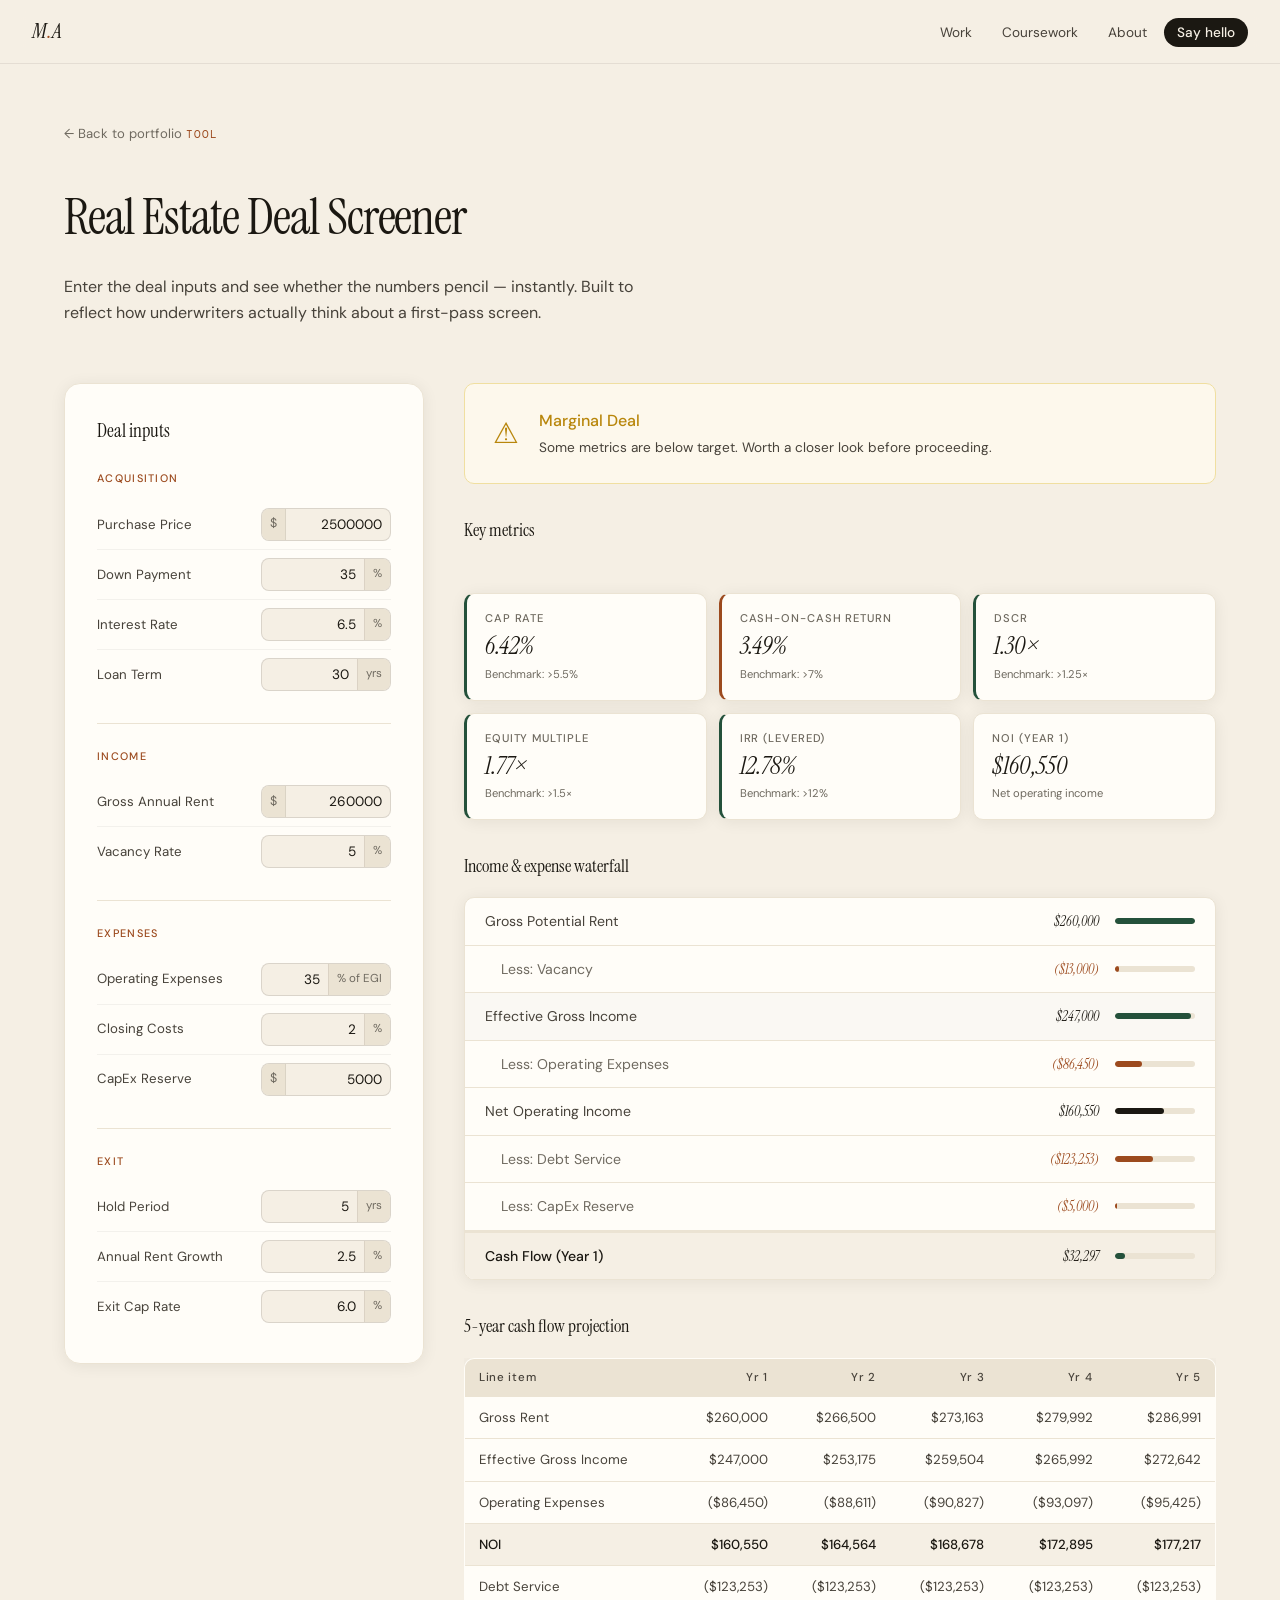
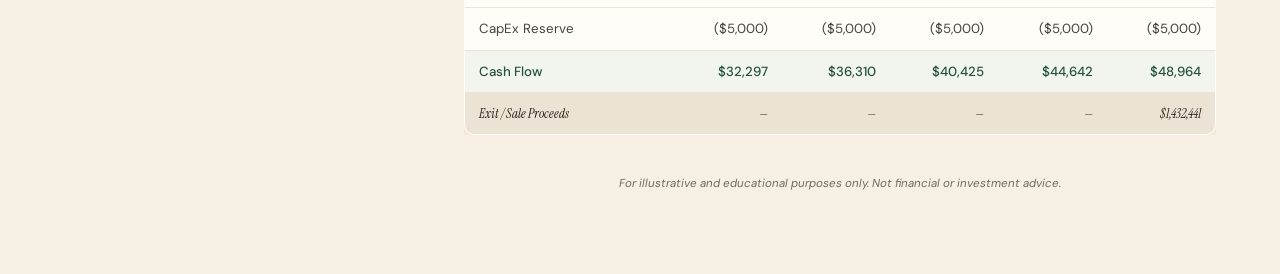
==== commit 9409979b: "Complete design rework: deal-memo editorial system - Fix dead CSS: coursework section had zero paddi" ====
--- a/screener.html
+++ b/screener.html
@@ -7,13 +7,13 @@
   <link rel="stylesheet" href="style.css" />
   <link rel="preconnect" href="https://fonts.googleapis.com" />
   <link rel="preconnect" href="https://fonts.gstatic.com" crossorigin />
-  <link href="https://fonts.googleapis.com/css2?family=Instrument+Serif:ital@0;1&family=DM+Sans:ital,opsz,wght@0,9..40,300;0,9..40,400;0,9..40,500;1,9..40,300&display=swap" rel="stylesheet" />
+  <link href="https://fonts.googleapis.com/css2?family=Instrument+Serif:ital@0;1&family=DM+Sans:ital,opsz,wght@0,9..40,300;0,9..40,400;0,9..40,500;1,9..40,300&family=DM+Mono:wght@400;500&display=swap" rel="stylesheet" />
   <link rel="stylesheet" href="screener.css" />
 </head>
 <body class="screener-page">
 
   <nav id="nav">
-    <a href="index.html" class="nav-logo">MA</a>
+    <a href="index.html" class="nav-logo">M<em>.</em>A</a>
     <ul class="nav-links">
       <li><a href="index.html#work">Work</a></li>
       <li><a href="index.html#coursework">Coursework</a></li>
--- a/style.css
+++ b/style.css
@@ -1,24 +1,28 @@
-/* ===== RESET & BASE ===== */
+/* ===== RESET & TOKENS ===== */
 *, *::before, *::after { box-sizing: border-box; margin: 0; padding: 0; }
 
 :root {
-  --ink: #1a1714;
-  --ink-soft: #4a4642;
-  --ink-muted: #8a8480;
-  --paper: #f5f2ee;
-  --paper-warm: #ede9e3;
-  --paper-card: #ffffff;
-  --accent: #c9562a;
-  --accent-light: #f0e8e2;
-  --accent-glow: rgba(201, 86, 42, 0.12);
-  --green: #2a7a4b;
+  --ink: #1b1812;
+  --ink-soft: #47423a;
+  --ink-muted: #6f6a60;
+  --paper: #f5efe4;
+  --paper-warm: #ebe3d3;
+  --paper-card: #fffdf8;
+  --accent: #9c4a1e;
+  --accent-light: #f1e4d8;
+  --accent-glow: rgba(156, 74, 30, 0.12);
+  --green: #24513b;
+  --green-deep: #17301f;
+  --line: rgba(27, 24, 18, 0.16);
+  --line-soft: rgba(27, 24, 18, 0.08);
   --font-serif: 'Instrument Serif', Georgia, serif;
   --font-sans: 'DM Sans', system-ui, sans-serif;
+  --font-mono: 'DM Mono', 'Courier New', monospace;
   --nav-h: 64px;
-  --r: 12px;
-  --r-lg: 20px;
-  --shadow: 0 2px 16px rgba(26,23,20,0.08);
-  --shadow-lg: 0 8px 40px rgba(26,23,20,0.12);
+  --r: 10px;
+  --r-lg: 16px;
+  --shadow: 0 2px 16px rgba(27,24,18,0.07);
+  --shadow-lg: 0 10px 40px rgba(27,24,18,0.12);
 }
 
 html { scroll-behavior: smooth; font-size: 16px; scroll-padding-top: calc(var(--nav-h) + 16px); }
@@ -43,10 +47,24 @@
 ul { list-style: none; }
 img { max-width: 100%; display: block; }
 
-.container {
-  max-width: 1100px;
-  margin: 0 auto;
-  padding: 0 24px;
+.container { max-width: 1140px; margin: 0 auto; padding: 0 28px; }
+
+/* Monospace utility voice — dates, labels, figures */
+.mono {
+  font-family: var(--font-mono);
+  font-size: 0.72rem;
+  letter-spacing: 0.08em;
+  text-transform: uppercase;
+}
+
+.section-label {
+  display: inline-block;
+  font-family: var(--font-mono);
+  font-size: 0.7rem;
+  letter-spacing: 0.1em;
+  text-transform: uppercase;
+  color: var(--accent);
+  margin-bottom: 14px;
 }
 
 /* ===== NAV ===== */
@@ -54,10 +72,10 @@
   position: fixed;
   top: 0; left: 0; right: 0;
   height: var(--nav-h);
-  background: rgba(245, 242, 238, 0.92);
+  background: rgba(245, 239, 228, 0.9);
   backdrop-filter: blur(12px);
   -webkit-backdrop-filter: blur(12px);
-  border-bottom: 1px solid rgba(26,23,20,0.08);
+  border-bottom: 1px solid var(--line-soft);
   z-index: 100;
   display: flex;
   align-items: center;
@@ -65,64 +83,50 @@
   padding: 0 32px;
   transition: box-shadow 0.2s;
 }
-
 #nav.scrolled { box-shadow: var(--shadow); }
 
 .nav-logo {
   font-family: var(--font-serif);
-  font-size: 1.3rem;
+  font-size: 1.35rem;
   font-style: italic;
-  color: var(--accent);
-  letter-spacing: 0.02em;
-}
-
-.nav-links {
-  display: flex;
-  align-items: center;
-  gap: 8px;
-}
+  color: var(--ink);
+}
+.nav-logo em { color: var(--accent); font-style: italic; }
+
+.nav-links { display: flex; align-items: center; gap: 4px; }
 
 .nav-links a {
-  font-size: 0.875rem;
-  font-weight: 400;
+  font-size: 0.85rem;
   color: var(--ink-soft);
-  padding: 6px 14px;
+  padding: 6px 13px;
   border-radius: 100px;
   transition: color 0.15s, background 0.15s;
 }
-
 .nav-links a:hover { color: var(--ink); background: var(--paper-warm); }
 .nav-links a.active { color: var(--ink); font-weight: 500; }
 
 .nav-links a.nav-tool {
+  font-family: var(--font-mono);
+  font-size: 0.72rem;
+  letter-spacing: 0.06em;
+  text-transform: uppercase;
   color: var(--accent);
-  font-weight: 500;
-  border: 1px solid rgba(201,86,42,0.25);
+  border: 1px solid rgba(156,74,30,0.35);
 }
 .nav-links a.nav-tool:hover { background: var(--accent-light); border-color: var(--accent); }
 
-.nav-links a.nav-cta {
-  background: var(--ink);
-  color: var(--paper);
-  font-weight: 500;
-}
+.nav-links a.nav-cta { background: var(--ink); color: var(--paper); font-weight: 500; }
 .nav-links a.nav-cta:hover { background: var(--accent); }
 
 .nav-hamburger {
   display: none;
   flex-direction: column;
   gap: 5px;
-  background: none;
-  border: none;
-  cursor: pointer;
-  padding: 4px;
+  background: none; border: none; cursor: pointer; padding: 4px;
 }
 .nav-hamburger span {
-  display: block;
-  width: 22px;
-  height: 2px;
-  background: var(--ink);
-  border-radius: 2px;
+  display: block; width: 22px; height: 2px;
+  background: var(--ink); border-radius: 2px;
   transition: transform 0.25s ease, opacity 0.2s ease;
 }
 .nav-hamburger.open span:nth-child(1) { transform: translateY(7px) rotate(45deg); }
@@ -132,70 +136,104 @@
 .mobile-menu {
   display: none;
   position: fixed;
-  top: var(--nav-h);
-  left: 0; right: 0;
+  top: var(--nav-h); left: 0; right: 0;
   background: var(--paper);
   border-bottom: 1px solid var(--paper-warm);
   flex-direction: column;
   padding: 16px 32px 24px;
-  gap: 4px;
   z-index: 99;
   box-shadow: var(--shadow-lg);
 }
-
 .mobile-menu.open { display: flex; }
 .mobile-link {
-  padding: 12px 0;
-  font-size: 1.1rem;
+  padding: 13px 0;
+  font-size: 1.05rem;
   color: var(--ink-soft);
   border-bottom: 1px solid var(--paper-warm);
 }
 .mobile-link:last-child { border-bottom: none; }
+
+/* ===== SECTION HEADS — numbered, ruled like a term sheet ===== */
+.section-head {
+  display: flex;
+  align-items: baseline;
+  gap: 18px;
+  padding-bottom: 18px;
+  border-bottom: 1.5px solid var(--ink);
+  margin-bottom: 48px;
+}
+.section-num {
+  font-family: var(--font-mono);
+  font-size: 0.78rem;
+  letter-spacing: 0.08em;
+  color: var(--accent);
+}
+.section-head h2 {
+  font-family: var(--font-serif);
+  font-size: clamp(1.7rem, 3.6vw, 2.6rem);
+  font-weight: 400;
+  line-height: 1.1;
+  letter-spacing: -0.01em;
+}
+.section-head .head-note {
+  margin-left: auto;
+  font-family: var(--font-mono);
+  font-size: 0.7rem;
+  letter-spacing: 0.06em;
+  text-transform: uppercase;
+  color: var(--ink-muted);
+  white-space: nowrap;
+}
+
+/* Inverted head for dark bands */
+.section-head--invert { border-bottom-color: rgba(245,239,228,0.9); }
+.section-head--invert h2 { color: var(--paper); }
+.section-head--invert .head-note { color: rgba(245,239,228,0.5); }
 
 /* ===== HERO ===== */
 #hero {
   min-height: 100svh;
   display: flex;
-  flex-direction: column;
-  justify-content: center;
-  padding: calc(var(--nav-h) + 48px) 32px 80px;
-  max-width: 1100px;
-  margin: 0 auto;
+  align-items: center;
+  padding: calc(var(--nav-h) + 40px) 0 64px;
   position: relative;
 }
-
 #hero::before {
   content: '';
   position: absolute;
-  top: 10%;
-  right: -10%;
-  width: 520px;
-  height: 520px;
+  top: 8%; right: -6%;
+  width: 560px; height: 560px;
   background: radial-gradient(circle, var(--accent-glow) 0%, transparent 65%);
   pointer-events: none;
-  z-index: -1;
+}
+
+.hero-grid {
+  display: grid;
+  grid-template-columns: 1.5fr 1fr;
+  gap: 72px;
+  align-items: center;
+  width: 100%;
 }
 
 .hero-eyebrow {
-  font-size: 0.8rem;
-  font-weight: 500;
-  letter-spacing: 0.12em;
+  font-family: var(--font-mono);
+  font-size: 0.72rem;
+  letter-spacing: 0.1em;
   text-transform: uppercase;
   color: var(--green);
-  margin-bottom: 28px;
+  margin-bottom: 26px;
   display: flex;
   align-items: center;
-  gap: 8px;
+  gap: 10px;
 }
 .hero-eyebrow::before {
   content: '';
-  display: inline-block;
   width: 8px; height: 8px;
   background: var(--green);
   border-radius: 50%;
   animation: pulse 2s infinite;
-}
-
+  flex-shrink: 0;
+}
 @keyframes pulse {
   0%, 100% { opacity: 1; transform: scale(1); }
   50% { opacity: 0.5; transform: scale(0.8); }
@@ -203,43 +241,33 @@
 
 .hero-headline {
   font-family: var(--font-serif);
-  font-size: clamp(3rem, 8vw, 6.5rem);
-  font-weight: 400;
-  line-height: 1.05;
+  font-size: clamp(2.9rem, 6.4vw, 5.4rem);
+  font-weight: 400;
+  line-height: 1.04;
   letter-spacing: -0.02em;
-  color: var(--ink);
-  margin-bottom: 28px;
-}
-
-.hero-headline em {
-  font-style: italic;
-  color: var(--accent);
-}
+  margin-bottom: 26px;
+}
+.hero-headline em { font-style: italic; color: var(--accent); }
 
 .hero-sub {
-  max-width: 520px;
-  font-size: 1.1rem;
+  max-width: 500px;
+  font-size: 1.06rem;
   color: var(--ink-soft);
   font-weight: 300;
-  line-height: 1.6;
-  margin-bottom: 48px;
-}
-
-.hero-links {
-  display: flex;
-  flex-wrap: wrap;
-  gap: 12px;
-}
+  line-height: 1.65;
+  margin-bottom: 40px;
+}
+
+.hero-links { display: flex; flex-wrap: wrap; gap: 12px; }
 
 .hero-link {
   display: inline-flex;
   align-items: center;
   gap: 8px;
   padding: 10px 20px;
-  border: 1.5px solid rgba(26,23,20,0.15);
+  border: 1.5px solid var(--line);
   border-radius: 100px;
   font-size: 0.9rem;
-  font-weight: 400;
   color: var(--ink-soft);
   background: var(--paper-card);
   transition: all 0.15s;
@@ -258,367 +286,441 @@
 }
 .hero-link--resume:hover { background: var(--accent); border-color: var(--accent) !important; }
 
+/* Deal-sheet stat card — fills the hero's right column with proof */
+.hero-sheet {
+  background: var(--paper-card);
+  border: 1px solid var(--line);
+  border-radius: var(--r-lg);
+  box-shadow: var(--shadow-lg);
+  overflow: hidden;
+}
+.hero-sheet-head {
+  display: flex;
+  justify-content: space-between;
+  align-items: center;
+  padding: 14px 22px;
+  background: var(--ink);
+  color: var(--paper);
+  font-family: var(--font-mono);
+  font-size: 0.68rem;
+  letter-spacing: 0.1em;
+  text-transform: uppercase;
+}
+.hero-sheet-head span:last-child { color: rgba(245,239,228,0.55); }
+
+.hero-sheet-rows { padding: 6px 22px; }
+.sheet-row {
+  display: flex;
+  justify-content: space-between;
+  align-items: baseline;
+  gap: 16px;
+  padding: 14px 0;
+  border-bottom: 1px solid var(--line-soft);
+}
+.sheet-row:last-child { border-bottom: none; }
+.sheet-row dt { font-size: 0.82rem; color: var(--ink-muted); }
+.sheet-row dd {
+  font-family: var(--font-serif);
+  font-style: italic;
+  font-size: 1.35rem;
+  color: var(--ink);
+  white-space: nowrap;
+}
+.sheet-row dd small {
+  font-family: var(--font-mono);
+  font-style: normal;
+  font-size: 0.62rem;
+  letter-spacing: 0.06em;
+  text-transform: uppercase;
+  color: var(--ink-muted);
+  margin-left: 6px;
+}
+.hero-sheet-foot {
+  padding: 12px 22px;
+  border-top: 1px solid var(--line-soft);
+  font-family: var(--font-mono);
+  font-size: 0.64rem;
+  letter-spacing: 0.07em;
+  text-transform: uppercase;
+  color: var(--ink-muted);
+  display: flex;
+  justify-content: space-between;
+}
+
 .hero-scroll-hint {
   position: absolute;
-  bottom: 32px;
-  left: 32px;
-  font-size: 0.75rem;
+  bottom: 28px; left: 50%;
+  transform: translateX(-50%);
+  font-family: var(--font-mono);
+  font-size: 0.62rem;
+  letter-spacing: 0.18em;
+  text-transform: uppercase;
+  color: var(--ink-muted);
+}
+
+/* ===== FEATURED STORY ===== */
+#featured { padding: 96px 0; }
+
+.featured-frame {
+  display: grid;
+  grid-template-columns: 1fr 1.35fr;
+  gap: 64px;
+  align-items: start;
+}
+
+.featured-side { position: sticky; top: calc(var(--nav-h) + 32px); }
+
+.featured-kicker {
+  font-family: var(--font-mono);
+  font-size: 0.7rem;
   letter-spacing: 0.1em;
   text-transform: uppercase;
   color: var(--ink-muted);
-  writing-mode: vertical-rl;
-  display: flex;
-  align-items: center;
-  gap: 8px;
-}
-.hero-scroll-hint::after {
-  content: '';
+  margin-bottom: 18px;
+}
+
+.featured-title {
+  font-family: var(--font-serif);
+  font-size: clamp(1.9rem, 3.8vw, 2.9rem);
+  font-weight: 400;
+  line-height: 1.12;
+  letter-spacing: -0.01em;
+  margin-bottom: 22px;
+}
+
+.featured-desc { font-size: 1rem; color: var(--ink-soft); line-height: 1.7; margin-bottom: 32px; }
+
+.featured-pull {
+  border-left: 3px solid var(--accent);
+  padding: 4px 0 4px 20px;
+}
+.featured-pull strong {
   display: block;
-  width: 1px;
-  height: 40px;
-  background: var(--ink-muted);
-}
-
-/* ===== SECTION LABELS ===== */
-.section-label {
-  display: inline-block;
-  font-size: 0.75rem;
-  font-weight: 500;
-  letter-spacing: 0.12em;
-  text-transform: uppercase;
+  font-family: var(--font-serif);
+  font-style: italic;
+  font-weight: 400;
+  font-size: 1.7rem;
   color: var(--accent);
-  margin-bottom: 16px;
-}
-
-.section-title {
-  font-family: var(--font-serif);
-  font-size: clamp(1.8rem, 4vw, 2.8rem);
-  font-weight: 400;
-  line-height: 1.15;
-  margin-bottom: 48px;
-  letter-spacing: -0.01em;
-}
-
-/* ===== FEATURED PROJECT ===== */
-#featured {
-  padding: 120px 0;
-}
-
-.featured-card {
+  line-height: 1.2;
+}
+.featured-pull span { font-size: 0.82rem; color: var(--ink-muted); }
+
+.featured-details { border-top: 1.5px solid var(--ink); }
+.detail-row {
+  display: grid;
+  grid-template-columns: 130px 1fr;
+  gap: 20px;
+  padding: 22px 0;
+  border-bottom: 1px solid var(--line-soft);
+}
+.detail-label {
+  font-family: var(--font-mono);
+  font-size: 0.68rem;
+  letter-spacing: 0.1em;
+  text-transform: uppercase;
+  color: var(--ink-muted);
+  padding-top: 4px;
+}
+.detail-row p { font-size: 0.97rem; color: var(--ink-soft); line-height: 1.65; }
+.detail-row--result .detail-label { color: var(--green); }
+.result-text { color: var(--green) !important; font-weight: 500; }
+
+/* ===== WORK GRID ===== */
+#work { padding: 32px 0 96px; }
+
+.work-grid {
+  display: grid;
+  grid-template-columns: repeat(3, 1fr);
+  gap: 22px;
+}
+
+.work-card {
   background: var(--paper-card);
-  border-radius: var(--r-lg);
-  padding: 56px;
+  border: 1px solid var(--line-soft);
+  border-radius: var(--r);
   box-shadow: var(--shadow);
-  border: 1px solid var(--paper-warm);
-}
-
-.featured-meta {
-  display: flex;
-  gap: 8px;
-  margin-bottom: 20px;
-}
-
-.featured-tag, .work-tag, .writing-tag {
-  font-size: 0.75rem;
-  font-weight: 500;
+  display: flex;
+  flex-direction: column;
+  overflow: hidden;
+  transition: transform 0.2s, box-shadow 0.2s;
+}
+.work-card:hover { transform: translateY(-3px); box-shadow: var(--shadow-lg); }
+
+/* Result-first: the number leads */
+.work-result-band {
+  padding: 24px 26px 20px;
+  border-bottom: 1px solid var(--line-soft);
+  background: linear-gradient(180deg, rgba(36,81,59,0.05), transparent);
+}
+.work-result-stat {
+  font-family: var(--font-serif);
+  font-style: italic;
+  font-size: 2rem;
+  line-height: 1.1;
+  color: var(--green);
+}
+.work-result-caption {
+  font-family: var(--font-mono);
+  font-size: 0.64rem;
+  letter-spacing: 0.08em;
+  text-transform: uppercase;
+  color: var(--ink-muted);
+  margin-top: 6px;
+}
+
+.work-card-header { padding: 22px 26px 16px; }
+.work-tags { display: flex; flex-wrap: wrap; gap: 6px; margin-bottom: 14px; }
+.work-tag {
+  font-family: var(--font-mono);
+  font-size: 0.62rem;
   letter-spacing: 0.06em;
-  padding: 4px 12px;
+  text-transform: uppercase;
+  padding: 4px 10px;
   border-radius: 100px;
   background: var(--paper-warm);
   color: var(--ink-soft);
 }
-
-.featured-title {
-  font-family: var(--font-serif);
-  font-size: clamp(1.6rem, 3.5vw, 2.4rem);
-  font-weight: 400;
-  margin-bottom: 16px;
-  letter-spacing: -0.01em;
-}
-
-.featured-desc {
+.work-card-header h3 {
+  font-family: var(--font-serif);
+  font-size: 1.32rem;
+  font-weight: 400;
+  line-height: 1.2;
+  margin-bottom: 10px;
+}
+.work-summary { font-size: 0.89rem; color: var(--ink-soft); line-height: 1.6; }
+
+.work-card-body { padding: 4px 26px 24px; flex: 1; }
+.work-row {
+  padding: 12px 0;
+  border-top: 1px solid var(--line-soft);
+}
+.work-row span {
+  display: block;
+  font-family: var(--font-mono);
+  font-size: 0.62rem;
+  letter-spacing: 0.09em;
+  text-transform: uppercase;
+  color: var(--ink-muted);
+  margin-bottom: 4px;
+}
+.work-row p { font-size: 0.87rem; color: var(--ink-soft); line-height: 1.55; }
+
+/* ===== SCREENER BAND (dark, full-width) ===== */
+#tool { background: var(--green-deep); color: var(--paper); padding: 96px 0; }
+
+.tool-grid {
+  display: grid;
+  grid-template-columns: 1.1fr 1fr;
+  gap: 64px;
+  align-items: center;
+}
+
+.tool-copy h2 {
+  font-family: var(--font-serif);
+  font-size: clamp(1.9rem, 4vw, 3rem);
+  font-weight: 400;
+  line-height: 1.1;
+  margin-bottom: 20px;
+}
+.tool-copy h2 em { font-style: italic; color: #d8a06e; }
+.tool-copy p {
   font-size: 1rem;
-  color: var(--ink-soft);
-  max-width: 680px;
-  margin-bottom: 40px;
+  color: rgba(245,239,228,0.72);
   line-height: 1.7;
-}
-
-.featured-pairbox {
-  display: grid;
-  grid-template-columns: 1fr 1fr;
-  gap: 40px;
+  max-width: 480px;
   margin-bottom: 32px;
 }
-
-.detail-row {
-  padding: 16px 0;
-  border-top: 1px solid var(--paper-warm);
-}
-.detail-row:last-child { border-bottom: 1px solid var(--paper-warm); }
-
-.detail-label {
-  display: block;
-  font-size: 0.72rem;
-  font-weight: 500;
-  letter-spacing: 0.1em;
-  text-transform: uppercase;
-  color: var(--ink-muted);
-  margin-bottom: 6px;
-}
-.detail-row p { font-size: 0.95rem; color: var(--ink-soft); line-height: 1.55; }
-.result-text { color: var(--green) !important; font-weight: 500; }
-
-.featured-interactive {
-  background: var(--paper);
-  border-radius: var(--r);
-  border: 1.5px dashed rgba(26,23,20,0.15);
-  display: flex;
-  align-items: center;
-  justify-content: center;
-  min-height: 280px;
-}
-
-.screener-teaser {
-  display: block;
-  width: 100%;
-  height: 100%;
-  text-decoration: none;
-  padding: 40px;
-  text-align: center;
-  transition: background 0.2s;
-}
-.screener-teaser:hover { background: var(--accent-light); }
-.screener-teaser:hover .screener-teaser-cta { color: var(--accent); letter-spacing: 0.04em; }
-
-.screener-teaser-inner { display: flex; flex-direction: column; align-items: center; gap: 10px; }
-.screener-teaser-icon { font-size: 2.2rem; color: var(--accent); opacity: 0.7; }
-.screener-teaser-title { font-family: var(--font-serif); font-size: 1.15rem; color: var(--ink); }
-.screener-teaser-desc { font-size: 0.82rem; color: var(--ink-muted); line-height: 1.55; max-width: 240px; }
-.screener-teaser-cta { font-size: 0.82rem; font-weight: 500; color: var(--ink-soft); margin-top: 8px; transition: all 0.2s; }
-
-.interactive-placeholder {
-  text-align: center;
-  padding: 40px;
-  color: var(--ink-muted);
-}
-.placeholder-icon {
-  font-size: 2.5rem;
-  margin-bottom: 12px;
-  color: var(--accent);
-  opacity: 0.5;
-}
-.interactive-placeholder p {
-  font-size: 0.95rem;
-  font-weight: 500;
-  margin-bottom: 8px;
-  color: var(--ink-soft);
-}
-.interactive-placeholder span { font-size: 0.82rem; }
-
-.featured-link {
-  font-size: 0.9rem;
-  font-weight: 500;
-  color: var(--accent);
-  transition: gap 0.15s;
+.tool-cta {
   display: inline-flex;
   align-items: center;
-  gap: 4px;
-}
-.featured-link:hover { gap: 8px; }
-
-/* ===== WORK GRID ===== */
-#work { padding: 80px 0 120px; }
-
-.work-grid {
-  display: grid;
-  grid-template-columns: repeat(auto-fill, minmax(300px, 1fr));
-  gap: 24px;
-}
-
-.work-card {
-  background: var(--paper-card);
-  border-radius: var(--r);
-  border: 1px solid var(--paper-warm);
-  box-shadow: var(--shadow);
-  display: flex;
-  flex-direction: column;
-  overflow: hidden;
-  transition: transform 0.2s, box-shadow 0.2s;
-}
-.work-card:hover {
-  transform: translateY(-3px);
-  box-shadow: var(--shadow-lg);
-}
-
-.work-card-header {
-  padding: 28px 28px 20px;
-  border-bottom: 1px solid var(--paper-warm);
-}
-.work-tags { display: flex; gap: 6px; margin-bottom: 14px; }
-.work-card-header h3 {
-  font-family: var(--font-serif);
+  gap: 10px;
+  padding: 13px 28px;
+  background: var(--paper);
+  color: var(--ink);
+  border-radius: 100px;
+  font-weight: 500;
+  font-size: 0.92rem;
+  transition: all 0.15s;
+}
+.tool-cta:hover { background: #d8a06e; transform: translateY(-1px); }
+
+/* Mock readout — a taste of the tool */
+.tool-preview {
+  background: rgba(245,239,228,0.05);
+  border: 1px solid rgba(245,239,228,0.14);
+  border-radius: var(--r-lg);
+  padding: 28px;
+}
+.tool-preview-head {
+  font-family: var(--font-mono);
+  font-size: 0.66rem;
+  letter-spacing: 0.1em;
+  text-transform: uppercase;
+  color: rgba(245,239,228,0.5);
+  padding-bottom: 16px;
+  margin-bottom: 6px;
+  border-bottom: 1px solid rgba(245,239,228,0.12);
+  display: flex;
+  justify-content: space-between;
+}
+.tool-metric {
+  display: flex;
+  justify-content: space-between;
+  align-items: baseline;
+  padding: 13px 0;
+  border-bottom: 1px solid rgba(245,239,228,0.08);
+}
+.tool-metric:last-child { border-bottom: none; }
+.tool-metric span { font-size: 0.84rem; color: rgba(245,239,228,0.6); }
+.tool-metric strong {
+  font-family: var(--font-serif);
+  font-style: italic;
+  font-weight: 400;
   font-size: 1.3rem;
-  font-weight: 400;
-  margin-bottom: 10px;
-}
-.work-summary { font-size: 0.88rem; color: var(--ink-soft); line-height: 1.55; }
-
-.work-card-body { padding: 20px 28px; flex: 1; }
-.work-row {
-  padding: 10px 0;
-  border-bottom: 1px solid var(--paper-warm);
-  display: grid;
-  grid-template-columns: 90px 1fr;
-  gap: 8px;
-}
-.work-row:last-child { border-bottom: none; }
-.work-row span {
-  font-size: 0.7rem;
-  font-weight: 500;
-  letter-spacing: 0.08em;
-  text-transform: uppercase;
-  color: var(--ink-muted);
-  padding-top: 2px;
-}
-.work-row p { font-size: 0.85rem; color: var(--ink-soft); line-height: 1.5; }
-.work-row--result span { color: var(--green); }
-.work-row--result p { color: var(--green); font-weight: 500; }
-
-.work-card-link {
-  display: block;
-  padding: 14px 28px;
-  font-size: 0.82rem;
-  font-weight: 500;
-  color: var(--accent);
-  border-top: 1px solid var(--paper-warm);
-  background: var(--paper);
-  transition: background 0.15s;
-}
-.work-card-link:hover { background: var(--accent-light); }
-
-/* ===== WRITING ===== */
-#writing { padding: 80px 0 120px; background: var(--paper-warm); }
-
-.writing-list { display: flex; flex-direction: column; gap: 0; }
+  color: var(--paper);
+}
+.tool-metric strong.hot { color: #d8a06e; }
+
+/* ===== COURSEWORK ===== */
+#coursework { padding: 96px 0; background: var(--paper-warm); }
+
+.writing-list { display: flex; flex-direction: column; }
 
 .writing-item {
   display: grid;
-  grid-template-columns: 140px 1fr auto;
+  grid-template-columns: 150px 1fr;
   align-items: start;
   gap: 24px;
-  padding: 28px 0;
-  border-bottom: 1px solid rgba(26,23,20,0.1);
+  padding: 26px 0;
+  border-bottom: 1px solid var(--line);
   transition: color 0.15s;
 }
-.writing-item:first-child { border-top: 1px solid rgba(26,23,20,0.1); }
-.writing-item:hover { color: var(--accent); }
+.writing-item:hover h3 { color: var(--accent); }
 
 .writing-meta { display: flex; flex-direction: column; gap: 6px; }
-.writing-date { font-size: 0.8rem; color: var(--ink-muted); }
-.writing-tag { font-size: 0.7rem; align-self: flex-start; }
+.writing-date {
+  font-family: var(--font-mono);
+  font-size: 0.68rem;
+  letter-spacing: 0.06em;
+  text-transform: uppercase;
+  color: var(--ink-muted);
+}
+.writing-tag {
+  font-family: var(--font-mono);
+  font-size: 0.62rem;
+  letter-spacing: 0.06em;
+  text-transform: uppercase;
+  padding: 3px 10px;
+  border-radius: 100px;
+  background: rgba(27,24,18,0.07);
+  color: var(--ink-soft);
+  align-self: flex-start;
+}
 
 .writing-item h3 {
   font-family: var(--font-serif);
-  font-size: 1.15rem;
+  font-size: 1.25rem;
   font-weight: 400;
   margin-bottom: 6px;
-}
-.writing-item p { font-size: 0.88rem; color: var(--ink-soft); line-height: 1.55; }
-
-.writing-read {
-  font-size: 0.82rem;
-  font-weight: 500;
-  color: var(--accent);
-  white-space: nowrap;
-  padding-top: 4px;
-}
+  transition: color 0.15s;
+}
+.writing-item p { font-size: 0.9rem; color: var(--ink-soft); line-height: 1.6; max-width: 640px; }
 
 .coursework-note {
-  margin-top: 32px;
-  font-size: 0.85rem;
-  color: var(--ink-muted);
-  font-style: italic;
-}
-
-/* ===== NOW ===== */
-#now { padding: 120px 0; }
-
-.now-grid {
-  display: grid;
-  grid-template-columns: 1fr 1fr;
-  gap: 64px;
-}
+  margin-top: 28px;
+  font-family: var(--font-mono);
+  font-size: 0.7rem;
+  letter-spacing: 0.05em;
+  text-transform: uppercase;
+  color: var(--ink-muted);
+}
+
+/* ===== NOW / LOG ===== */
+#now { padding: 96px 0; }
+
+.now-grid { display: grid; grid-template-columns: 1fr 1fr; gap: 72px; }
 
 .now-current h3, .now-log h3 {
   font-family: var(--font-serif);
-  font-size: 1.3rem;
-  font-weight: 400;
-  margin-bottom: 20px;
-}
-.now-current p { font-size: 0.95rem; color: var(--ink-soft); line-height: 1.7; margin-bottom: 12px; }
-.now-updated { font-size: 0.78rem !important; color: var(--ink-muted) !important; font-style: italic; }
-
-.log-list { display: flex; flex-direction: column; gap: 0; }
+  font-size: 1.35rem;
+  font-weight: 400;
+  margin-bottom: 18px;
+}
+.now-current p { font-size: 0.96rem; color: var(--ink-soft); line-height: 1.75; margin-bottom: 14px; }
+.now-updated {
+  font-family: var(--font-mono);
+  font-size: 0.66rem !important;
+  letter-spacing: 0.08em;
+  text-transform: uppercase;
+  color: var(--ink-muted) !important;
+}
+
+.log-list { border-top: 1.5px solid var(--ink); }
 .log-list li {
   display: grid;
-  grid-template-columns: 52px 1fr;
-  gap: 16px;
-  padding: 14px 0;
-  border-bottom: 1px solid var(--paper-warm);
+  grid-template-columns: 76px 1fr;
+  gap: 18px;
+  padding: 15px 0;
+  border-bottom: 1px solid var(--line-soft);
+  align-items: baseline;
+}
+.log-date {
+  font-family: var(--font-mono);
+  font-size: 0.68rem;
+  letter-spacing: 0.05em;
+  text-transform: uppercase;
+  color: var(--accent);
+}
+.log-text { font-size: 0.91rem; color: var(--ink-soft); line-height: 1.55; }
+
+/* ===== BUILT WITH ===== */
+#built-with { padding: 0 0 96px; }
+
+.built-card {
+  background: var(--paper-card);
+  border: 1px solid var(--line);
+  border-radius: var(--r-lg);
+  padding: 48px 56px;
+  display: grid;
+  grid-template-columns: auto 1fr;
+  gap: 40px;
   align-items: start;
 }
-.log-list li:last-child { border-bottom: none; }
-.log-date { font-size: 0.78rem; color: var(--ink-muted); font-weight: 500; padding-top: 2px; }
-.log-text { font-size: 0.9rem; color: var(--ink-soft); }
-
-/* ===== BUILT WITH ===== */
-#built-with { padding: 0 0 120px; }
-
-.built-card {
-  background: var(--ink);
-  color: var(--paper);
-  border-radius: var(--r-lg);
-  padding: 56px;
-}
-
-.built-card .section-label { color: rgba(245,242,238,0.5); }
+.built-mark {
+  font-family: var(--font-serif);
+  font-style: italic;
+  font-size: 2.6rem;
+  color: var(--accent);
+  line-height: 1;
+}
 .built-card h2 {
   font-family: var(--font-serif);
-  font-size: clamp(1.5rem, 3vw, 2.2rem);
-  font-weight: 400;
-  margin-bottom: 24px;
-  margin-top: 12px;
-}
-.built-card p {
-  font-size: 0.95rem;
-  color: rgba(245,242,238,0.7);
-  line-height: 1.75;
-  max-width: 680px;
-  margin-bottom: 16px;
-}
+  font-size: 1.5rem;
+  font-weight: 400;
+  margin-bottom: 14px;
+}
+.built-card p { font-size: 0.93rem; color: var(--ink-soft); line-height: 1.75; max-width: 640px; margin-bottom: 12px; }
 .built-link {
   display: inline-block;
-  margin-top: 16px;
-  padding: 10px 24px;
-  border: 1.5px solid rgba(245,242,238,0.3);
-  border-radius: 100px;
-  font-size: 0.88rem;
-  color: var(--paper);
-  transition: all 0.15s;
-}
-.built-link:hover {
-  background: rgba(245,242,238,0.1);
-  border-color: var(--paper);
-}
+  margin-top: 10px;
+  font-family: var(--font-mono);
+  font-size: 0.72rem;
+  letter-spacing: 0.07em;
+  text-transform: uppercase;
+  color: var(--accent);
+  border-bottom: 1px solid rgba(156,74,30,0.4);
+  padding-bottom: 2px;
+  transition: border-color 0.15s;
+}
+.built-link:hover { border-color: var(--accent); }
 
 /* ===== ABOUT ===== */
-#about { padding: 80px 0 120px; background: var(--paper-warm); }
+#about { padding: 96px 0; background: var(--paper-warm); }
 
 .about-grid {
   display: grid;
-  grid-template-columns: 280px 1fr;
-  gap: 80px;
+  grid-template-columns: 300px 1fr;
+  gap: 72px;
   align-items: start;
 }
 
@@ -627,25 +729,42 @@
   aspect-ratio: 3/4;
   border-radius: var(--r);
   overflow: hidden;
-  background: var(--paper-card);
-  border: 1px solid rgba(26,23,20,0.1);
-}
-
-.photo-frame img {
-  width: 100%;
-  height: 100%;
-  object-fit: cover;
-}
-
+  background: var(--ink);
+  position: relative;
+}
+.photo-frame img { width: 100%; height: 100%; object-fit: cover; }
+
+/* Intentional monogram card instead of an apology */
 .photo-placeholder {
-  width: 100%;
-  height: 100%;
-  display: flex;
-  align-items: center;
-  justify-content: center;
-  font-size: 0.82rem;
-  color: var(--ink-muted);
+  position: absolute;
+  inset: 0;
+  display: flex;
+  flex-direction: column;
+  justify-content: space-between;
+  padding: 22px;
+  color: var(--paper);
+}
+.photo-placeholder .ph-mono {
+  font-family: var(--font-mono);
+  font-size: 0.62rem;
+  letter-spacing: 0.12em;
+  text-transform: uppercase;
+  color: rgba(245,239,228,0.5);
+}
+.photo-placeholder .ph-initials {
+  font-family: var(--font-serif);
   font-style: italic;
+  font-size: 5rem;
+  line-height: 1;
+  color: var(--paper);
+}
+.photo-caption {
+  margin-top: 14px;
+  font-family: var(--font-mono);
+  font-size: 0.64rem;
+  letter-spacing: 0.08em;
+  text-transform: uppercase;
+  color: var(--ink-muted);
 }
 
 .about-content h2 {
@@ -655,124 +774,143 @@
   margin-bottom: 20px;
   letter-spacing: -0.01em;
 }
-.about-lead {
-  font-size: 1.05rem;
-  line-height: 1.7;
-  color: var(--ink);
-  margin-bottom: 16px;
-}
+.about-lead { font-size: 1.08rem; line-height: 1.7; color: var(--ink); margin-bottom: 16px; }
 .about-content > p:not(.about-lead) {
-  font-size: 0.95rem;
+  font-size: 0.96rem;
   color: var(--ink-soft);
-  line-height: 1.7;
+  line-height: 1.75;
   margin-bottom: 40px;
 }
+.about-content em { font-style: italic; font-family: var(--font-serif); font-size: 1.05em; }
 
 .skills-block h3 {
-  font-family: var(--font-serif);
-  font-size: 1.1rem;
-  font-weight: 400;
+  font-family: var(--font-mono);
+  font-size: 0.7rem;
+  font-weight: 400;
+  letter-spacing: 0.1em;
+  text-transform: uppercase;
+  color: var(--ink-muted);
   margin-bottom: 20px;
-  color: var(--ink);
-}
-
-.skills-grid {
-  display: grid;
-  grid-template-columns: repeat(3, 1fr);
-  gap: 24px;
-}
+  padding-bottom: 12px;
+  border-bottom: 1.5px solid var(--ink);
+}
+
+.skills-grid { display: grid; grid-template-columns: repeat(3, 1fr); gap: 28px; }
 
 .skill-group-label {
   display: block;
+  font-family: var(--font-mono);
+  font-size: 0.64rem;
+  letter-spacing: 0.09em;
+  text-transform: uppercase;
+  color: var(--accent);
+  margin-bottom: 12px;
+}
+.skill-group ul { display: flex; flex-direction: column; }
+.skill-group li {
+  font-size: 0.89rem;
+  color: var(--ink-soft);
+  padding: 7px 0;
+  border-bottom: 1px solid var(--line-soft);
+}
+
+/* ===== FOOTER ===== */
+#contact { background: var(--ink); color: var(--paper); padding: 96px 0 44px; }
+
+.footer-inner { display: flex; flex-direction: column; gap: 48px; }
+
+.footer-kicker {
+  font-family: var(--font-mono);
   font-size: 0.7rem;
-  font-weight: 500;
   letter-spacing: 0.1em;
   text-transform: uppercase;
-  color: var(--ink-muted);
-  margin-bottom: 12px;
-}
-.skill-group ul { display: flex; flex-direction: column; gap: 8px; }
-.skill-group li {
-  font-size: 0.88rem;
-  color: var(--ink-soft);
-  padding: 4px 0;
-  border-bottom: 1px solid rgba(26,23,20,0.08);
-}
-
-/* ===== FOOTER ===== */
-#contact { background: var(--ink); color: var(--paper); padding: 100px 0 48px; }
-
-.footer-inner { display: flex; flex-direction: column; gap: 48px; }
-
+  color: rgba(245,239,228,0.45);
+  margin-bottom: 16px;
+}
 .footer-cta h2 {
   font-family: var(--font-serif);
-  font-size: clamp(2rem, 5vw, 3.5rem);
-  font-weight: 400;
-  margin-bottom: 12px;
-}
-.footer-cta p { font-size: 1rem; color: rgba(245,242,238,0.6); margin-bottom: 24px; }
+  font-size: clamp(2.2rem, 6vw, 4.2rem);
+  font-weight: 400;
+  line-height: 1.05;
+  margin-bottom: 18px;
+}
+.footer-cta h2 em { font-style: italic; color: #d8a06e; }
+.footer-cta p { font-size: 1rem; color: rgba(245,239,228,0.6); max-width: 560px; margin-bottom: 28px; }
 .footer-email {
-  font-size: 1.2rem;
-  color: var(--accent);
-  font-weight: 400;
-  border-bottom: 1px solid rgba(201,86,42,0.4);
+  font-family: var(--font-serif);
+  font-style: italic;
+  font-size: 1.4rem;
+  color: #d8a06e;
+  border-bottom: 1px solid rgba(216,160,110,0.4);
   padding-bottom: 2px;
   transition: border-color 0.15s;
 }
-.footer-email:hover { border-color: var(--accent); }
-
-.footer-links { display: flex; gap: 24px; }
+.footer-email:hover { border-color: #d8a06e; }
+
+.footer-links { display: flex; gap: 28px; }
 .footer-links a {
-  font-size: 0.88rem;
-  color: rgba(245,242,238,0.5);
+  font-family: var(--font-mono);
+  font-size: 0.7rem;
+  letter-spacing: 0.08em;
+  text-transform: uppercase;
+  color: rgba(245,239,228,0.5);
   transition: color 0.15s;
 }
 .footer-links a:hover { color: var(--paper); }
 
 .footer-copy {
-  font-size: 0.78rem;
-  color: rgba(245,242,238,0.3);
-  padding-top: 48px;
-  border-top: 1px solid rgba(245,242,238,0.08);
+  font-family: var(--font-mono);
+  font-size: 0.64rem;
+  letter-spacing: 0.06em;
+  color: rgba(245,239,228,0.3);
+  padding-top: 40px;
+  border-top: 1px solid rgba(245,239,228,0.08);
 }
 
 /* ===== RESPONSIVE ===== */
+@media (max-width: 960px) {
+  .hero-grid { grid-template-columns: 1fr; gap: 48px; }
+  .hero-sheet { max-width: 480px; }
+  .featured-frame { grid-template-columns: 1fr; gap: 40px; }
+  .featured-side { position: static; }
+  .work-grid { grid-template-columns: 1fr 1fr; }
+  .tool-grid { grid-template-columns: 1fr; gap: 48px; }
+}
+
 @media (max-width: 768px) {
   .nav-links { display: none; }
   .nav-hamburger { display: flex; }
-
-  #hero { padding: calc(var(--nav-h) + 32px) 24px 80px; }
-  .hero-scroll-hint { display: none; }
-
-  .featured-card { padding: 32px 24px; }
-  .featured-pairbox { grid-template-columns: 1fr; }
-  .featured-interactive { min-height: 200px; }
-
-  .writing-item {
-    grid-template-columns: 1fr;
-    gap: 8px;
-  }
-  .writing-meta { flex-direction: row; align-items: center; gap: 10px; }
-  .writing-read { display: none; }
-
-  .now-grid { grid-template-columns: 1fr; gap: 48px; }
-
-  .built-card { padding: 32px 24px; }
-
-  .about-grid { grid-template-columns: 1fr; gap: 40px; }
-  .photo-frame { max-width: 200px; aspect-ratio: 1/1; }
-
-  .skills-grid { grid-template-columns: 1fr 1fr; }
-
   #nav { padding: 0 24px; }
   .mobile-menu { padding: 16px 24px 24px; }
+
+  #hero { padding: calc(var(--nav-h) + 24px) 0 72px; }
+  .hero-scroll-hint { display: none; }
+
+  .section-head { flex-wrap: wrap; gap: 10px 18px; margin-bottom: 36px; }
+  .section-head .head-note { margin-left: 0; width: 100%; }
+
+  .work-grid { grid-template-columns: 1fr; }
+
+  .writing-item { grid-template-columns: 1fr; gap: 10px; }
+  .writing-meta { flex-direction: row; align-items: center; gap: 10px; }
+
+  .now-grid { grid-template-columns: 1fr; gap: 48px; }
+
+  .built-card { grid-template-columns: 1fr; padding: 32px 26px; gap: 20px; }
+
+  .about-grid { grid-template-columns: 1fr; gap: 40px; }
+  .photo-frame { max-width: 240px; }
+
+  .skills-grid { grid-template-columns: 1fr 1fr; }
+
+  .detail-row { grid-template-columns: 1fr; gap: 6px; padding: 18px 0; }
 }
 
 @media (max-width: 480px) {
-  .work-grid { grid-template-columns: 1fr; }
   .skills-grid { grid-template-columns: 1fr; }
   .hero-links { gap: 8px; }
   .hero-link { padding: 9px 16px; font-size: 0.85rem; }
+  #featured, #work, #tool, #coursework, #now, #about { padding-top: 72px; padding-bottom: 72px; }
 }
 
 /* ===== SCROLL ANIMATIONS ===== */
@@ -781,10 +919,7 @@
   transform: translateY(24px);
   transition: opacity 0.6s ease, transform 0.6s ease;
 }
-.reveal.visible {
-  opacity: 1;
-  transform: none;
-}
+.reveal.visible { opacity: 1; transform: none; }
 
 @media (prefers-reduced-motion: reduce) {
   html { scroll-behavior: auto; }
